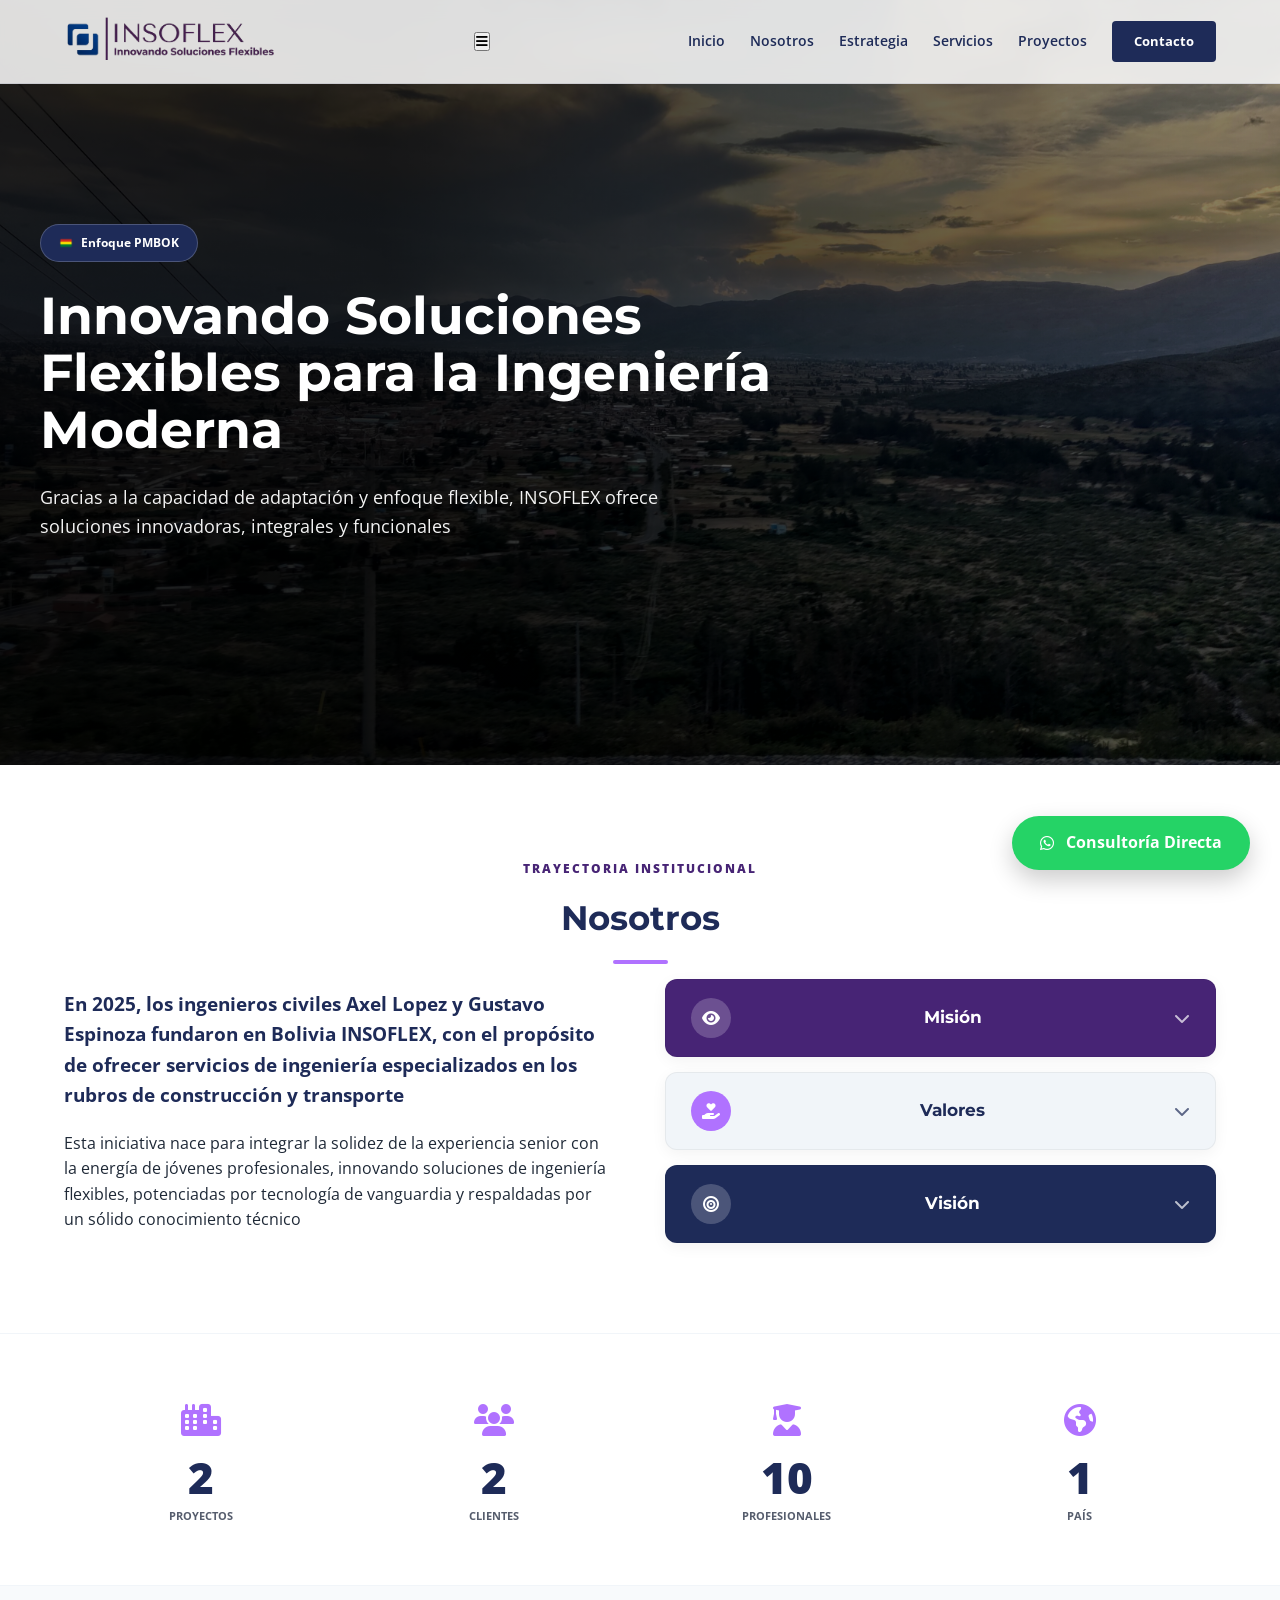
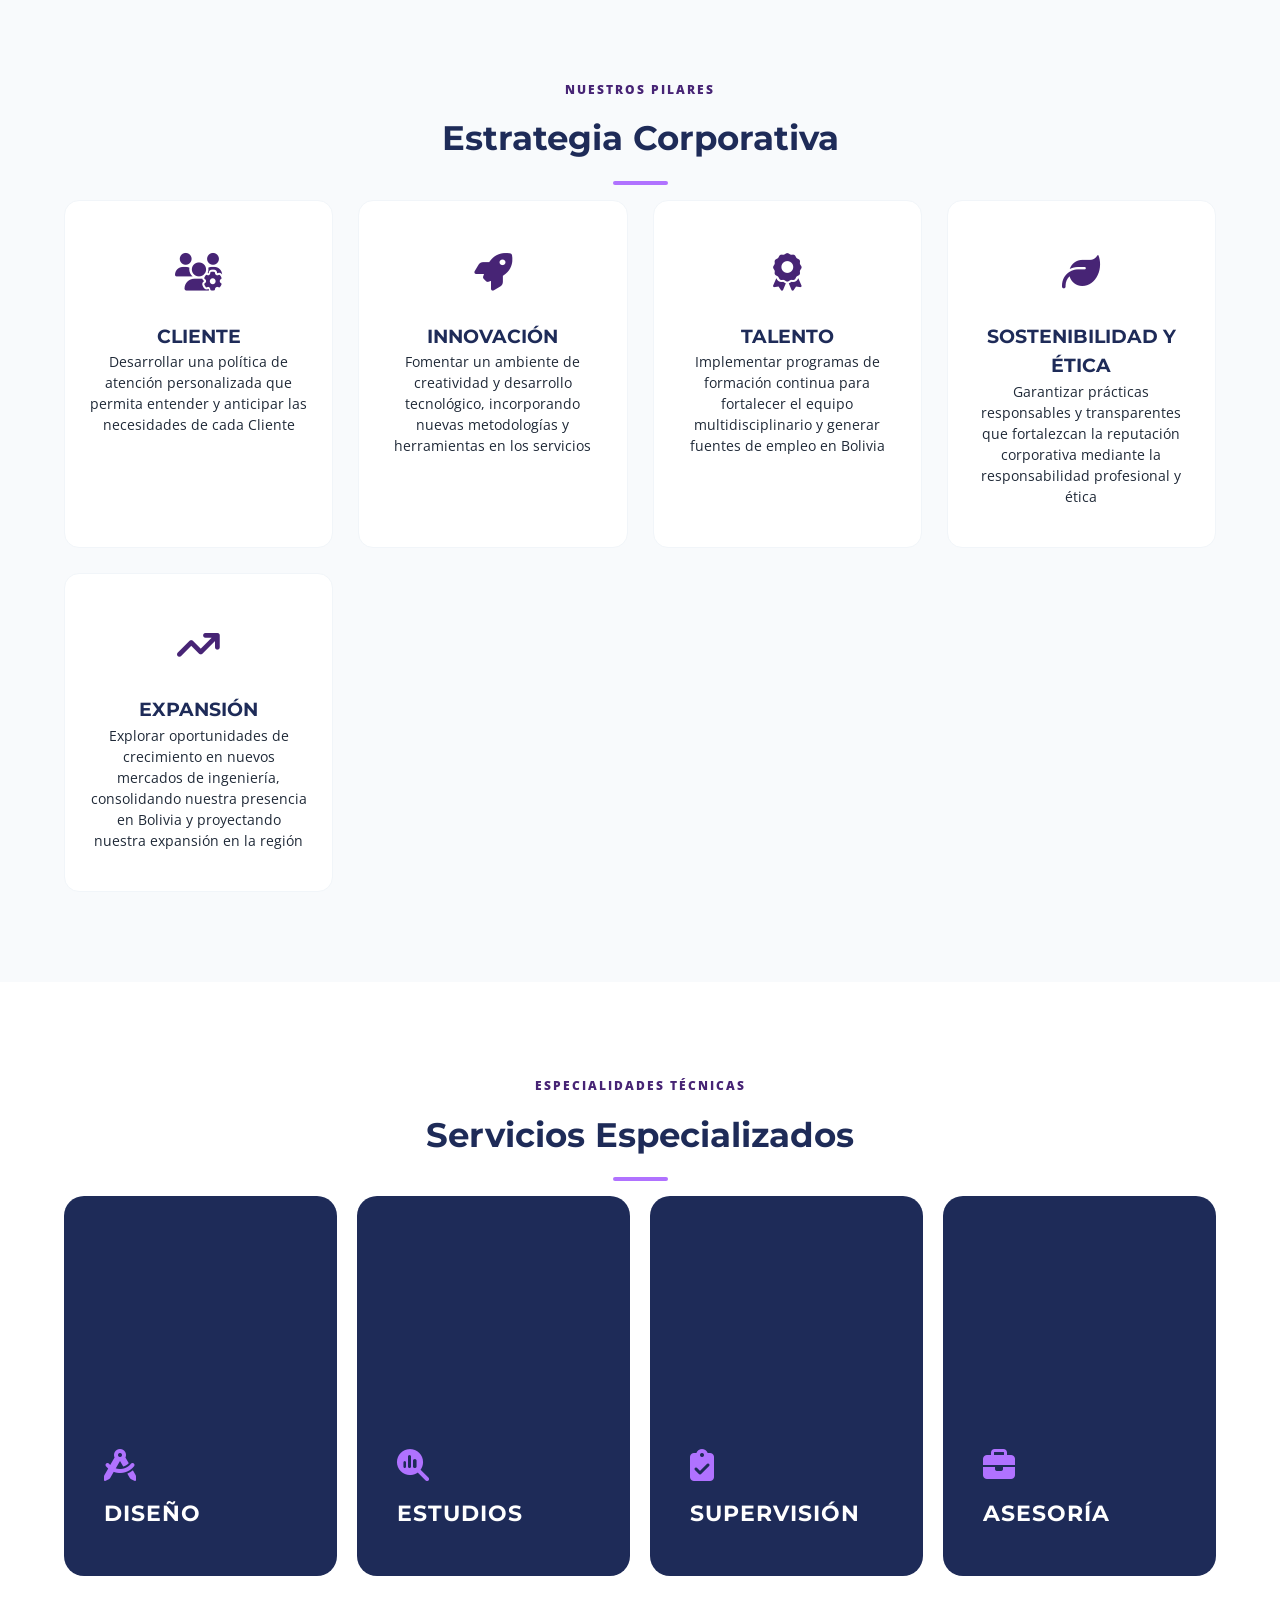
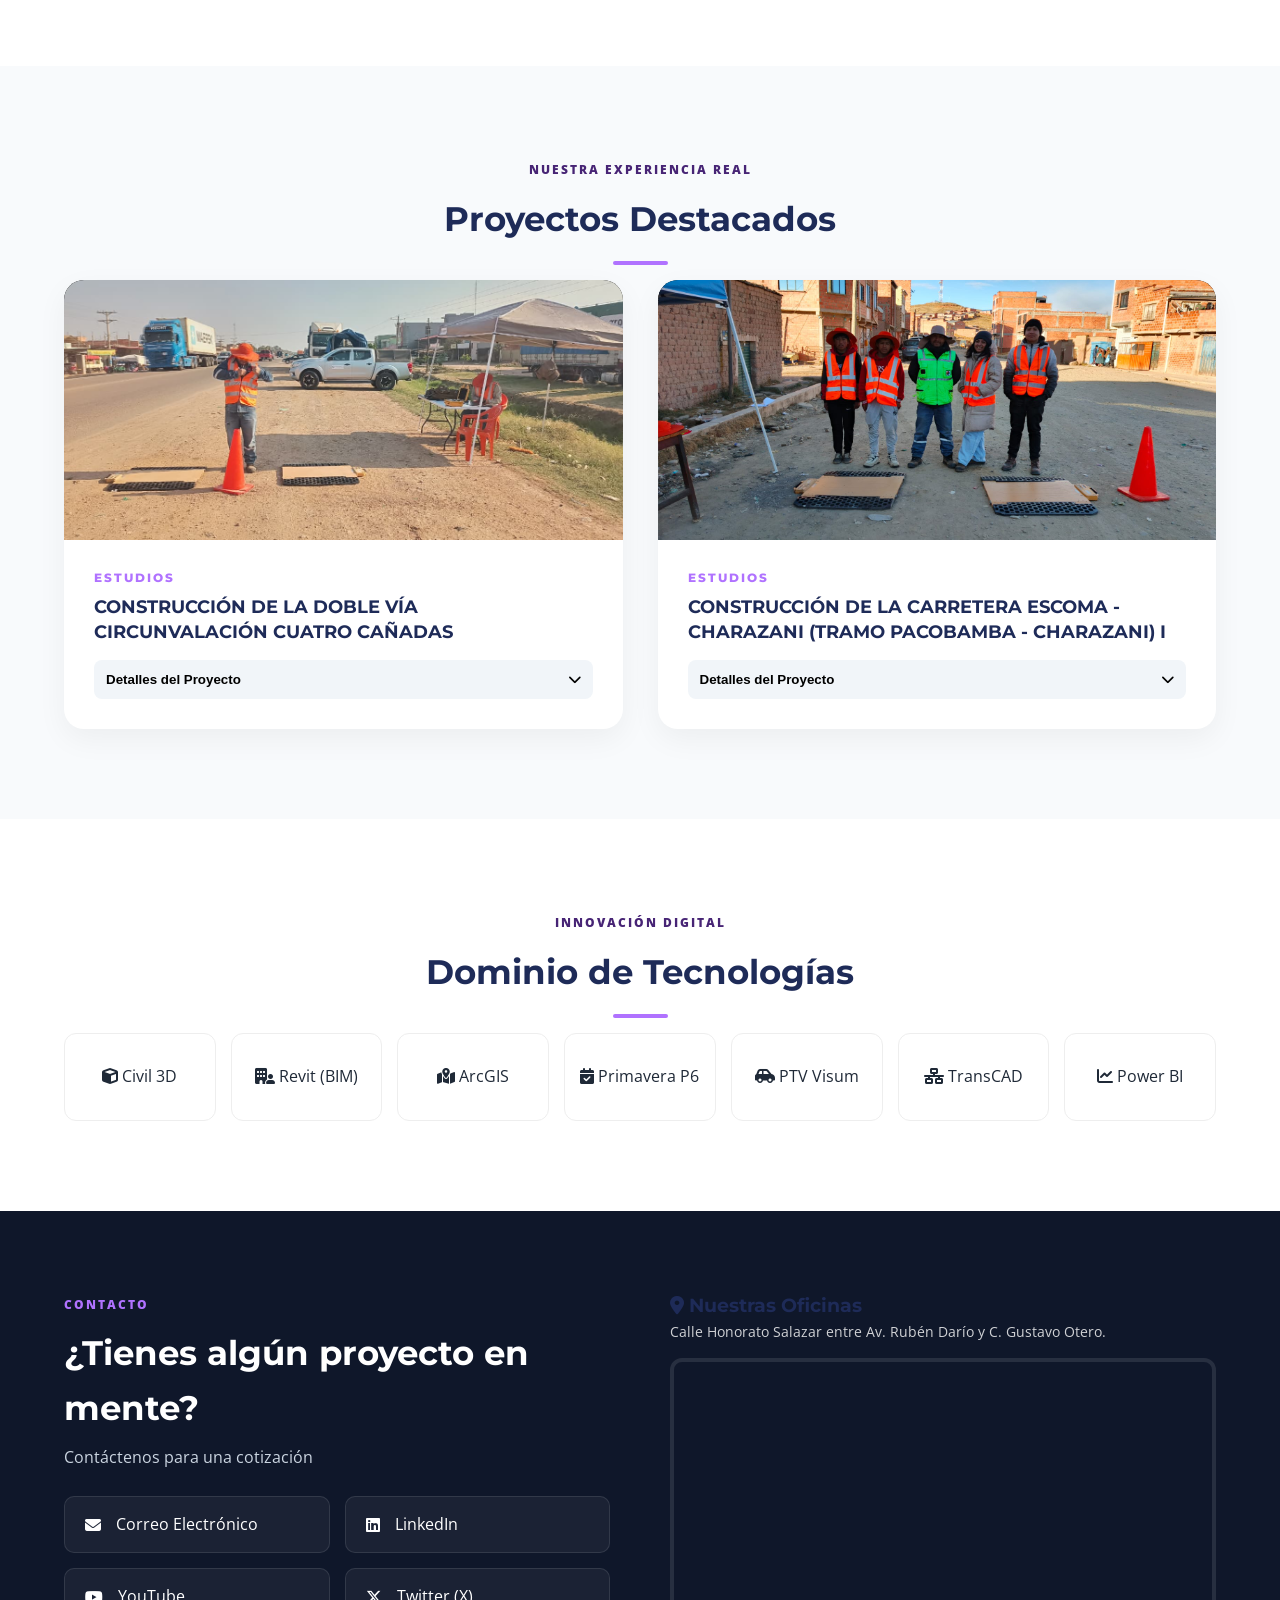
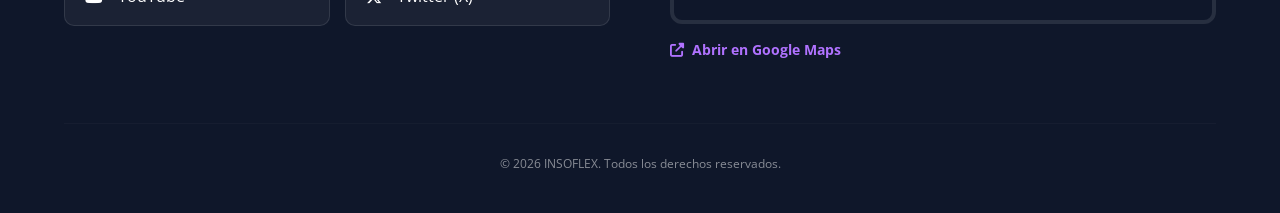
==== index.html @ 121432f9 "Update index.html" ====
<!DOCTYPE html>
<html lang="es">
<head>
    <meta charset="UTF-8">
    <meta name="viewport" content="width=device-width, initial-scale=1.0">
    <title>INSOFLEX | Innovando Soluciones Flexibles</title>
    <link rel="preconnect" href="https://fonts.googleapis.com">
    <link rel="preconnect" href="https://fonts.gstatic.com" crossorigin>
    <link href="https://fonts.googleapis.com/css2?family=Montserrat:wght@600;700;800&family=Open+Sans:wght@400;500;600&display=swap" rel="stylesheet">
    <!-- Font Awesome 6.5.1 para soporte total de iconos -->
    <link rel="stylesheet" href="https://cdnjs.cloudflare.com/ajax/libs/font-awesome/6.5.1/css/all.min.css">
    <link rel="stylesheet" href="style.css">
</head>
<body>

    <nav class="navbar" id="main-nav">
        <div class="container nav-container">
            <a href="#" class="brand-logo">
                <img src="Logo sin fondo.png" alt="INSOFLEX Logo" class="brand-logo-img">
            </a>
           
            <button class="menu-toggle" id="mobile-menu-btn" aria-label="Abrir menú">
                <i class="fa-solid fa-bars"></i>
            </button>

            <div class="nav-menu" id="nav-menu-links">
                <a href="#inicio" class="nav-link">Inicio</a>
                <a href="#nosotros" class="nav-link">Nosotros</a>
                <a href="#estrategia" class="nav-link">Estrategia</a>
                <a href="#servicios" class="nav-link">Servicios</a>
                <a href="#proyectos" class="nav-link">Proyectos</a>
                <a href="#contacto" class="btn-nav-contacto">Contacto</a>
            </div>
        </div>
    </nav>

    <!-- PORTADA -->
    <header class="hero-section" id="inicio">
        <div class="hero-slider-container">
            <div class="hero-slide active" style="background-image: url('P_20240501_174310.jpg');"></div>
            <div class="hero-slide" style="background-image: url('P_20250722_141152.jpg');"></div>
            <div class="hero-slide" style="background-image: url('P_20240419_173513.jpg');"></div>
            <div class="hero-slide" style="background-image: url('P_20240419_093838.jpg');"></div>
            <div class="hero-slide" style="background-image: url('P_20230106_164050.jpg');"></div>
            <div class="hero-slide" style="background-image: url('P_20240509_131327.jpg');"></div>
            <div class="video-overlay"></div>
        </div>

        <div class="container hero-content-wrapper">
            <!-- Badge con tamaño restaurado -->
            <div class="hero-badge-container reveal fade-left">
                <div class="hero-badge">
                    <img src="Bandera.png" alt="Bolivia" class="badge-flag">
                    <span>Enfoque PMBOK</span>
                </div>
            </div>
            <div class="hero-text-content reveal fade-up">
                <h1 class="hero-title">Innovando Soluciones Flexibles para la Ingeniería Moderna</h1>
                <p class="hero-description">
                    Gracias a la capacidad de adaptación y enfoque flexible, INSOFLEX ofrece soluciones innovadoras, integrales y funcionales
                </p>
            </div>
        </div>
    </header>

    <!-- SECCIÓN NOSOTROS -->
    <section class="section-padding" id="nosotros">
        <div class="container">
            <div class="section-title text-center reveal fade-up">
                <span class="upper-title">Trayectoria Institucional</span>
                <h2>Nosotros</h2>
                <div class="title-line"></div>
            </div>
           
            <div class="about-grid">
                <div class="about-main-text reveal fade-right">
                    <p class="lead-text">En 2025, los ingenieros civiles <strong>Axel Lopez y Gustavo Espinoza</strong> fundaron en Bolivia <strong>INSOFLEX</strong>, con el propósito de ofrecer servicios de ingeniería especializados en los rubros de construcción y transporte</p>
                    <p>Esta iniciativa nace para integrar la solidez de la experiencia senior con la energía de jóvenes profesionales, innovando soluciones de ingeniería flexibles, potenciadas por tecnología de vanguardia y respaldadas por un sólido conocimiento técnico</p>
                </div>

                <div class="mvv-sidebar reveal fade-left">
                    <!-- MISIÓN -->
                    <div class="mvv-box card-purple accordion-item">
                        <div class="accordion-header">
                            <div class="mvv-icon-circle-mini"><i class="fa-solid fa-eye"></i></div>
                            <h3>Misión</h3>
                            <i class="fa-solid fa-chevron-down arrow-icon"></i>
                        </div>
                        <div class="accordion-content">
                            <p>Elaborar soluciones de consultoría de alto valor alineados con el objetivo y requerimientos específicos de cada proyecto</p>
                        </div>
                    </div>

                    <!-- VALORES -->
                    <div class="mvv-box card-light-gray accordion-item">
                        <div class="accordion-header">
                            <div class="mvv-icon-circle-mini"><i class="fa-solid fa-hand-holding-heart"></i></div>
                            <h3>Valores</h3>
                            <i class="fa-solid fa-chevron-down arrow-icon"></i>
                        </div>
                        <div class="accordion-content">
                            <ul class="valores-list-simple">
                                <li>Integridad y honestidad</li>
                                <li>Disciplina y responsabilidad</li>
                                <li>Comunicación efectiva</li>
                            </ul>
                        </div>
                    </div>

                    <!-- VISIÓN -->
                    <div class="mvv-box card-blue accordion-item">
                        <div class="accordion-header">
                            <div class="mvv-icon-circle-mini"><i class="fa-solid fa-bullseye"></i></div>
                            <h3>Visión</h3>
                            <i class="fa-solid fa-chevron-down arrow-icon"></i>
                        </div>
                        <div class="accordion-content">
                            <p>Ser una compañía líder en ingeniería, destacada por la innovación en soluciones flexibles que no comprometan la funcionalidad</p>
                        </div>
                    </div>
                </div>
            </div>
        </div>
    </section>

    <!-- INDICADORES CORPORATIVOS -->
    <section class="section-padding indicators-section" id="indicadores">
        <div class="container">
            <div class="indicators-grid">
                <div class="indicator-card reveal fade-up" style="transition-delay: 0.1s;">
                    <div class="indicator-icon"><i class="fa-solid fa-city"></i></div>
                    <div class="indicator-number" data-target="2">0</div>
                    <div class="indicator-label">PROYECTOS</div>
                </div>
                <div class="indicator-card reveal fade-up" style="transition-delay: 0.2s;">
                    <div class="indicator-icon"><i class="fa-solid fa-users"></i></div>
                    <div class="indicator-number" data-target="2">0</div>
                    <div class="indicator-label">CLIENTES</div>
                </div>
                <div class="indicator-card reveal fade-up" style="transition-delay: 0.3s;">
                    <div class="indicator-icon"><i class="fa-solid fa-user-graduate"></i></div>
                    <div class="indicator-number" data-target="10">0</div>
                    <div class="indicator-label">PROFESIONALES</div>
                </div>
                <div class="indicator-card reveal fade-up" style="transition-delay: 0.4s;">
                    <div class="indicator-icon"><i class="fa-solid fa-globe-americas"></i></div>
                    <div class="indicator-number" data-target="1">0</div>
                    <div class="indicator-label">PAÍS</div>
                </div>
            </div>
        </div>
    </section>

    <!-- ESTRATEGIA CORPORATIVA -->
    <section class="section-padding bg-light" id="estrategia">
        <div class="container">
            <div class="section-title text-center reveal fade-up">
                <span class="upper-title">Nuestros Pilares</span>
                <h2>Estrategia Corporativa</h2>
                <div class="title-line"></div>
            </div>
           
            <div class="pilares-grid">
                <div class="pilar-card reveal fade-up" style="transition-delay: 0.1s;">
                    <div class="pilar-icon"><i class="fa-solid fa-users-gear"></i></div>
                    <h3>CLIENTE</h3>
                    <p>Desarrollar una política de atención personalizada que permita entender y anticipar las necesidades de cada Cliente</p>
                </div>
                <div class="pilar-card reveal fade-up" style="transition-delay: 0.2s;">
                    <div class="pilar-icon"><i class="fa-solid fa-rocket"></i></div>
                    <h3>INNOVACIÓN</h3>
                    <p>Fomentar un ambiente de creatividad y desarrollo tecnológico, incorporando nuevas metodologías y herramientas en los servicios</p>
                </div>
                <div class="pilar-card reveal fade-up" style="transition-delay: 0.3s;">
                    <div class="pilar-icon"><i class="fa-solid fa-award"></i></div>
                    <h3>TALENTO</h3>
                    <p>Implementar programas de formación continua para fortalecer el equipo multidisciplinario y generar fuentes de empleo en Bolivia</p>
                </div>
                <div class="pilar-card reveal fade-up" style="transition-delay: 0.4s;">
                    <div class="pilar-icon"><i class="fa-solid fa-leaf"></i></div>
                    <h3>SOSTENIBILIDAD Y ÉTICA</h3>
                    <p>Garantizar prácticas responsables y transparentes que fortalezcan la reputación corporativa mediante la responsabilidad profesional y ética</p>
                </div>
                <div class="pilar-card reveal fade-up" style="transition-delay: 0.5s;">
                    <div class="pilar-icon"><i class="fa-solid fa-arrow-trend-up"></i></div>
                    <h3>EXPANSIÓN</h3>
                    <p>Explorar oportunidades de crecimiento en nuevos mercados de ingeniería, consolidando nuestra presencia en Bolivia y proyectando nuestra expansión en la región</p>
                </div>
            </div>
        </div>
    </section>

    <!-- SERVICIOS -->
    <section class="section-padding" id="servicios">
        <div class="container">
            <div class="section-title text-center reveal fade-up">
                <span class="upper-title">ESPECIALIDADES TÉCNICAS</span>
                <h2>Servicios Especializados</h2>
                <div class="title-line"></div>
            </div>
           
            <div class="services-hover-grid">
                <!-- DISEÑO -->
                <div class="service-hover-item reveal fade-up">
                    <div class="service-bg-img" style="background-image: url('diseño.jpg');"></div>
                    <div class="service-hover-content">
                        <i class="fa-solid fa-compass-drafting"></i>
                        <h3>DISEÑO</h3>
                        <p>Crear soluciones modernas aplicando herramientas y técnicas de vanguardia, con el compromiso de asegurar la funcionalidad y sostenibilidad de cada proyecto</p>
                    </div>
                </div>
                <!-- ESTUDIOS -->
                <div class="service-hover-item reveal fade-up" style="transition-delay: 0.1s;">
                    <div class="service-bg-img" style="background-image: url('estudios.jpg');"></div>
                    <div class="service-hover-content">
                        <i class="fa-solid fa-magnifying-glass-chart"></i>
                        <h3>ESTUDIOS</h3>
                        <p>Formular propuestas de movilidad en función de patrones de oferta y demanda, integrando la evaluación del impacto de infraestructuras, rutas y tecnologías emergentes</p>
                    </div>
                </div>
                <!-- SUPERVISIÓN -->
                <div class="service-hover-item reveal fade-up" style="transition-delay: 0.2s;">
                    <div class="service-bg-img" style="background-image: url('supervisión.jpg');"></div>
                    <div class="service-hover-content">
                        <i class="fa-solid fa-clipboard-check"></i>
                        <h3>SUPERVISIÓN</h3>
                        <p>Ejecutar un control riguroso y sistemático del alcance, cronograma y presupuesto, garantizando una gestión alineada con los objetivos del proyecto</p>
                    </div>
                </div>
                <!-- ASESORÍA -->
                <div class="service-hover-item reveal fade-up" style="transition-delay: 0.3s;">
                    <div class="service-bg-img" style="background-image: url('asesoria.jpg');"></div>
                    <div class="service-hover-content">
                        <i class="fa-solid fa-briefcase"></i>
                        <h3>ASESORÍA</h3>
                        <p>Brindar asesoramiento estratégico fundamentado en las mejores prácticas del sector y en la sólida experiencia del equipo profesional altamente calificado</p>
                    </div>
                </div>
            </div>
        </div>
    </section>

    <!-- PROYECTOS -->
    <section class="section-padding bg-light" id="proyectos">
        <div class="container">
            <div class="section-title text-center reveal fade-up">
                <span class="upper-title">Nuestra Experiencia Real</span>
                <h2>Proyectos Destacados</h2>
                <div class="title-line"></div>
            </div>
            <div class="proyectos-grid">
                <div class="proyecto-card reveal fade-up">
                    <div class="proyecto-img-container">
                        <div class="proyecto-slide active" style="background-image: url('Cuatro%20Ca%C3%B1adas.jpg');"></div>
                    </div>
                    <div class="proyecto-info">
                        <h3><span class="proyecto-type">ESTUDIOS</span>CONSTRUCCIÓN DE LA DOBLE VÍA CIRCUNVALACIÓN CUATRO CAÑADAS</h3>
                        <button class="btn-lecciones" onclick="toggleLecciones('leccion1')">Detalles del Proyecto <i class="fa-solid fa-chevron-down"></i></button>
                        <div id="leccion1" class="lecciones-content">
                            <ul>
                                <li><strong>Ubicación:</strong> Santa Cruz (Cuatro Cañadas) Bolivia</li>
                                <li><strong>Objetivo:</strong> Censo de cargas</li>
                                <li><strong>Contratante:</strong> Somera SRL</li>
                                <li><strong>Año:</strong> Octubre 2025</li>
                            </ul>
                        </div>
                    </div>
                </div>
                <div class="proyecto-card reveal fade-up" style="transition-delay: 0.2s;">
                    <div class="proyecto-img-container">
                        <div class="proyecto-slide active" style="background-image: url('Pacobamba.jpg');"></div>
                    </div>
                    <div class="proyecto-info">
                        <h3><span class="proyecto-type">ESTUDIOS</span>CONSTRUCCIÓN DE LA CARRETERA ESCOMA - CHARAZANI (TRAMO PACOBAMBA - CHARAZANI) I</h3>
                        <button class="btn-lecciones" onclick="toggleLecciones('leccion2')">Detalles del Proyecto <i class="fa-solid fa-chevron-down"></i></button>
                        <div id="leccion2" class="lecciones-content">
                            <ul>
                                <li><strong>Ubicación:</strong> La Paz (Pacobamba) - Bolivia</li>
                                <li><strong>Objetivo:</strong> Estudio de Tráfico y Transporte</li>
                                <li><strong>Contratante:</strong> kunhwa & Saman</li>
                                <li><strong>Año:</strong> Julio 2025</li>
                            </ul>
                        </div>
                    </div>
                </div>
            </div>
        </div>
    </section>

    <!-- TECNOLOGÍAS -->
    <section class="section-padding" id="tecnologias">
        <div class="container">
            <div class="section-title text-center reveal fade-up">
                <span class="upper-title">Innovación Digital</span>
                <h2>Dominio de Tecnologías</h2>
                <div class="title-line"></div>
            </div>
            <div class="tech-modern-grid reveal fade-up">
                <div class="tech-card">
                    <i class="fa-solid fa-cube"></i>
                    <span>Civil 3D</span>
                </div>
                <div class="tech-card">
                    <i class="fa-solid fa-building-user"></i>
                    <span>Revit (BIM)</span>
                </div>
                <div class="tech-card">
                    <i class="fa-solid fa-map-location-dot"></i>
                    <span>ArcGIS</span>
                </div>
                <div class="tech-card">
                    <i class="fa-solid fa-calendar-check"></i>
                    <span>Primavera P6</span>
                </div>
                <div class="tech-card">
                    <i class="fa-solid fa-car-side"></i>
                    <span>PTV Visum</span>
                </div>
                <div class="tech-card">
                    <i class="fa-solid fa-network-wired"></i>
                    <span>TransCAD</span>
                </div>
                <div class="tech-card">
                    <i class="fa-solid fa-chart-line"></i>
                    <span>Power BI</span>
                </div>
            </div>
        </div>
    </section>

    <!-- SECCIÓN DE CONTACTO RESTAURADA -->
    <footer class="main-footer" id="contacto">
        <div class="container">
            <div class="contacto-wrapper reveal fade-up">
                <div class="contacto-info">
                    <div class="section-title">
                        <span class="upper-title" style="color: var(--brand-lila);">Contacto</span>
                        <h2 style="color: white;">¿Tienes algún proyecto en mente?</h2>
                        <p class="subtitle" style="color: #cbd5e1; margin-top: 10px;">Contáctenos para una cotización</p>
                    </div>
                    
                    <div class="social-contact-list">
                        <a href="mailto:aflopez@insoflex-bo.com" class="social-contact-item">
                            <i class="fa-solid fa-envelope"></i>
                            <span>Correo Electrónico</span>
                        </a>
                        <a href="#" class="social-contact-item">
                            <i class="fa-brands fa-linkedin"></i>
                            <span>LinkedIn</span>
                        </a>
                        <a href="#" class="social-contact-item">
                            <i class="fa-brands fa-youtube"></i>
                            <span>YouTube</span>
                        </a>
                        <a href="#" class="social-contact-item">
                            <i class="fa-brands fa-x-twitter"></i>
                            <span>Twitter (X)</span>
                        </a>
                    </div>
                </div>

                <div class="contacto-map">
                    <h3><i class="fa-solid fa-location-dot"></i> Nuestras Oficinas</h3>
                    <p style="margin-bottom: 15px; font-size: 14px; opacity: 0.8;">Calle Honorato Salazar entre Av. Rubén Darío y C. Gustavo Otero.</p>
                    <div class="map-container">
                        <iframe src="https://www.google.com/maps/embed?pb=!1m17!1m12!1m3!1d3807.50280806444!2d-66.14761!3d-17.43567!2m3!1f0!2f0!3f0!3m2!1i1024!2i768!4f13.1!3m2!1m1!2zMTfCsDI2JzA4LjQiUyA2NsKwMDgnNTEuNCJX!5e0!3m2!1ses!2sbo!4v1715456789012!5m2!1ses!2sbo" width="100%" height="250" style="border:0; border-radius: 10px;" allowfullscreen="" loading="lazy"></iframe>
                    </div>
                    <a href="https://maps.app.goo.gl/o1X6y7Hh6Zk8x8Y7" target="_blank" class="btn-maps-link">
                        <i class="fa-solid fa-up-right-from-square"></i> Abrir en Google Maps
                    </a>
                </div>
            </div>
            
            <div class="footer-bottom">
                <p>© 2026 INSOFLEX. Todos los derechos reservados.</p>
            </div>
        </div>
    </footer>

    <a href="https://wa.me/59164226262" class="whatsapp-sticky-btn" target="_blank">
        <i class="fa-brands fa-whatsapp"></i>
        <span>Consultoría Directa</span>
    </a>

    <script>
        // Script unificado y corregido
        const menuToggle = document.getElementById('mobile-menu-btn');
        const navMenu = document.getElementById('nav-menu-links');
        menuToggle.addEventListener('click', () => navMenu.classList.toggle('active'));

        // Slider
        const slides = document.querySelectorAll('.hero-slide');
        let currentSlideIndex = 0;
        if(slides.length > 0) {
            setInterval(() => {
                slides[currentSlideIndex].classList.remove('active');
                currentSlideIndex = (currentSlideIndex + 1) % slides.length;
                slides[currentSlideIndex].classList.add('active');
            }, 5000);
        }

        // Sliders de Proyectos Individuales
        document.querySelectorAll('.proyecto-img-container').forEach(container => {
            const pSlides = container.querySelectorAll('.proyecto-slide');
            let pIndex = 0;
            if(pSlides.length > 1) {
                setInterval(() => {
                    pSlides[pIndex].classList.remove('active');
                    pIndex = (pIndex + 1) % pSlides.length;
                    pSlides[pIndex].classList.add('active');
                }, 4000); // Cambio cada 4 segundos
            }
        });

        // Accordion functionality for MVV
        document.querySelectorAll('.accordion-item').forEach(item => {
            item.addEventListener('click', () => item.classList.toggle('is-open'));
        });

        function toggleLecciones(id) {
            const content = document.getElementById(id);
            content.classList.toggle('is-open');
        }

        // Reveal system
        const revealObserver = new IntersectionObserver((entries) => {
            entries.forEach(entry => {
                if (entry.isIntersecting) {
                    entry.target.classList.add('active');
                }
            });
        }, { threshold: 0.1 });
        document.querySelectorAll('.reveal').forEach(el => revealObserver.observe(el));

        // Stats
        const statsObserver = new IntersectionObserver((entries, observer) => {
            entries.forEach(entry => {
                if (entry.isIntersecting) {
                    entry.target.querySelectorAll('.indicator-number').forEach(counter => {
                        const target = +counter.getAttribute('data-target');
                        let count = 0;
                        const updateCount = () => {
                            const speed = target / 30;
                            if (count < target) {
                                count += speed;
                                counter.innerText = Math.ceil(count);
                                requestAnimationFrame(updateCount);
                            } else counter.innerText = target;
                        };
                        updateCount();
                    });
                    observer.unobserve(entry.target);
                }
            });
        }, { threshold: 0.5 });
        const statSection = document.querySelector('.indicators-section');
        if(statSection) statsObserver.observe(statSection);

        window.addEventListener('scroll', () => {
            const nav = document.getElementById('main-nav');
            if (window.scrollY > 50) nav.classList.add('scrolled');
            else nav.classList.remove('scrolled');
        });
    </script>
</body>
</html>
---- style.css ----
/* ==========================================================================
   INSOFLEX FINAL - AJUSTES DE CONTACTO Y SELLOS
   ========================================================================== */

:root {
    --brand-blue: #1E2B58;      
    --brand-purple: #472475;    
    --brand-lila: #B072FF;      
    --text-main: #1F2937;        
    --text-muted: #565D6D;      
    --bg-light: #F8FAFC;        
    --white: #FFFFFF;
    --font-header: 'Montserrat', sans-serif;
    --font-body: 'Open Sans', sans-serif;
    --transition: all 0.4s cubic-bezier(0.165, 0.84, 0.44, 1);
}

/* BASE */
* { margin: 0; padding: 0; box-sizing: border-box; }
html { scroll-behavior: smooth; overflow-x: hidden; }
body { font-family: var(--font-body); color: var(--text-main); line-height: 1.6; background-color: var(--white); overflow-x: hidden; }
.container { width: 90%; max-width: 1200px; margin: 0 auto; }
.section-padding { padding: 90px 0; }
.bg-light { background-color: var(--bg-light); }
.text-center { text-align: center; }

h1, h2, h3, h4 { font-family: var(--font-header); font-weight: 700; color: var(--brand-blue); }

/* REVEAL SYSTEM */
.reveal { opacity: 0; transition: all 0.8s ease-out; pointer-events: none; }
.reveal.active { opacity: 1; pointer-events: auto; }
.fade-up { transform: translateY(30px); }
.fade-up.active { transform: translateY(0); }
.fade-left { transform: translateX(-30px); }
.fade-left.active { transform: translateX(0); }
.fade-right { transform: translateX(30px); }
.fade-right.active { transform: translateX(0); }

/* NAVBAR */
.navbar {
    background: rgba(255, 255, 255, 0.85);
    backdrop-filter: blur(10px);
    -webkit-backdrop-filter: blur(10px);
    position: fixed; top: 0; width: 100%; z-index: 1000;
    padding: 15px 0; border-bottom: 1px solid rgba(30, 43, 88, 0.1);
    transition: var(--transition);
}
.navbar.scrolled { padding: 8px 0; box-shadow: 0 10px 30px rgba(0,0,0,0.08); background: rgba(255, 255, 255, 0.95); }
.nav-container { display: flex; justify-content: space-between; align-items: center; }
.brand-logo-img { height: 45px; }
.nav-menu { display: flex; align-items: center; gap: 25px; }
.nav-link { position: relative; text-decoration: none; color: var(--brand-blue); font-weight: 600; font-size: 14px; transition: var(--transition); padding: 5px 0; }
.nav-link::after { content: ''; position: absolute; width: 0; height: 2px; bottom: 0; left: 0; background-color: var(--brand-lila); transition: width 0.3s ease; }
.nav-link:hover::after { width: 100%; }
.btn-nav-contacto { background: var(--brand-blue); color: white; padding: 10px 22px; border-radius: 4px; text-decoration: none; font-weight: 700; font-size: 13px; transition: var(--transition); }

/* HERO */
.hero-section { position: relative; height: 85vh; min-height: 550px; display: flex; align-items: center; color: white; overflow: hidden; background: #000; }
.hero-slider-container { position: absolute; top: 0; left: 0; width: 100%; height: 100%; }
.hero-slide { position: absolute; top: 0; left: 0; width: 100%; height: 100%; background-size: cover; background-position: center; opacity: 0; transition: opacity 1.5s ease-in-out; }
.hero-slide.active { opacity: 0.55; }
.video-overlay { position: absolute; top: 0; left: 0; width: 100%; height: 100%; background: linear-gradient(to right, rgba(0,0,0,0.7) 30%, transparent 100%); }

.hero-content-wrapper { position: relative; z-index: 10; width: 100%; display: flex; flex-direction: column; align-items: flex-start; }

/* BADGE PMBOK RESTAURADO */
.hero-badge { 
    display: inline-flex; align-items: center; gap: 8px; 
    background: var(--brand-blue); padding: 8px 18px; 
    border-radius: 30px; font-size: 12px; margin-bottom: 25px; 
    border: 1px solid rgba(255,255,255,0.2); 
    color: white; font-weight: 700;
}
.badge-flag { height: 14px; }
.hero-title { font-size: 52px; line-height: 1.1; margin-bottom: 25px; max-width: 850px; color: #FFFFFF !important; }
.hero-description { font-size: 18px; max-width: 650px; opacity: 0.95; color: #FFFFFF; }

/* TÍTULOS SECCIÓN */
.section-title h2 { font-size: 34px; margin-top: 10px; }
.title-line { width: 55px; height: 4px; background: var(--brand-lila); margin: 15px auto; border-radius: 5px; }
.upper-title { font-size: 12px; font-weight: 800; text-transform: uppercase; color: var(--brand-purple); letter-spacing: 2px; }

/* NOSOTROS GRID */
.about-grid { display: grid; grid-template-columns: 1fr 1fr; gap: 50px; align-items: center; }
.lead-text { font-size: 19px; font-weight: 700; color: var(--brand-blue); margin-bottom: 20px; }

/* MVV SIDEBAR & ACCORDION */
.mvv-sidebar { display: flex; flex-direction: column; gap: 15px; }
.mvv-box { 
    padding: 18px 25px; border-radius: 12px; cursor: pointer; 
    transition: var(--transition); border: 1px solid rgba(0,0,0,0.05); 
    box-shadow: 0 4px 15px rgba(0,0,0,0.05);
}
.mvv-box:hover { transform: scale(1.02); }
.accordion-header { display: flex; align-items: center; justify-content: space-between; }
.accordion-header h3 { font-size: 17px; margin: 0; display: flex; align-items: center; gap: 12px; }
.mvv-icon-circle-mini { 
    width: 40px; height: 40px; background: rgba(255,255,255,0.2); 
    border-radius: 50%; display: flex; align-items: center; justify-content: center; 
    font-size: 16px;
}
.card-light-gray .mvv-icon-circle-mini { background: var(--brand-lila); color: white; }
.arrow-icon { transition: 0.3s ease; opacity: 0.7; }
.is-open .arrow-icon { transform: rotate(180deg); }
.accordion-content { max-height: 0; overflow: hidden; transition: 0.4s cubic-bezier(0.4, 0, 0.2, 1); opacity: 0; }
.is-open .accordion-content { max-height: 200px; opacity: 1; margin-top: 15px; padding-bottom: 10px; }

.card-purple { background: var(--brand-purple); color: white; }
.card-purple h3 { color: white; }
.card-blue { background: var(--brand-blue); color: white; }
.card-blue h3 { color: white; }
.card-light-gray { background: #F1F5F9; color: var(--brand-blue); }

.valores-list-simple { list-style: none; padding-left: 52px; }
.valores-list-simple li { font-size: 14px; margin-bottom: 6px; font-weight: 600; position: relative; }
.valores-list-simple li::before { content: "✓"; color: var(--brand-lila); position: absolute; left: -20px; font-weight: 900; }

/* INDICADORES */
.indicators-section { background: var(--white); padding: 60px 0; border-top: 1px solid #f1f5f9; border-bottom: 1px solid #f1f5f9; }
.indicators-grid { display: grid; grid-template-columns: repeat(4, 1fr); gap: 20px; }
.indicator-card { text-align: center; }
.indicator-icon { font-size: 32px; color: var(--brand-lila); margin-bottom: 10px; }
.indicator-number { font-size: 44px; font-weight: 800; color: var(--brand-blue); line-height: 1; margin-bottom: 8px; }
.indicator-label { font-size: 11px; font-weight: 700; color: var(--text-muted); text-transform: uppercase; }

/* PILARES */
.pilares-grid { display: grid; grid-template-columns: repeat(auto-fit, minmax(220px, 1fr)); gap: 25px; }
.pilar-card { background: white; padding: 40px 25px; border-radius: 15px; text-align: center; border: 1px solid #f1f5f9; transition: var(--transition); display: flex; flex-direction: column; height: 100%; }
.pilar-card:hover { transform: translateY(-10px); border-color: var(--brand-lila); box-shadow: 0 20px 40px rgba(30, 43, 88, 0.1); }
.pilar-icon { font-size: 38px; color: var(--brand-purple); margin-bottom: 20px; }
.pilar-card p { font-size: 14px; line-height: 1.5; }

/* SERVICIOS */
.services-hover-grid { display: grid; grid-template-columns: repeat(4, 1fr); gap: 20px; }
.service-hover-item { position: relative; height: 380px; border-radius: 20px; overflow: hidden; display: flex; align-items: flex-end; padding: 40px; background: var(--brand-blue); }
.service-bg-img { position: absolute; top: 0; left: 0; width: 100%; height: 100%; background-size: cover; background-position: center; opacity: 0.35; transition: 0.5s ease; }
.service-hover-item:hover .service-bg-img { opacity: 0.45; transform: scale(1.08); filter: blur(2px); }
.service-hover-content { position: relative; z-index: 2; color: white; }
.service-hover-content i { font-size: 32px; color: var(--brand-lila); margin-bottom: 15px; display: block; transition: var(--transition); }
.service-hover-content h3 { color: white; font-size: 22px; margin-bottom: 5px; text-transform: uppercase; letter-spacing: 1px; transition: var(--transition); }

/* Animación de información al hacer hover */
.service-hover-content p { font-size: 14px; line-height: 1.5; max-height: 0; opacity: 0; transition: var(--transition); overflow: hidden; }
.service-hover-item:hover .service-hover-content p { max-height: 250px; opacity: 1; margin-top: 10px; }
.service-hover-item:hover .service-hover-content i { transform: translateY(-5px); }
.service-hover-item:hover .service-hover-content h3 { color: var(--brand-lila); }

/* PROYECTOS */
.proyectos-grid { display: grid; grid-template-columns: repeat(auto-fit, minmax(320px, 1fr)); gap: 35px; }
.proyecto-card { background: white; border-radius: 20px; overflow: hidden; box-shadow: 0 10px 30px rgba(0,0,0,0.05); transition: var(--transition); }
.proyecto-img-container { height: 260px; position: relative; overflow: hidden; background: #000; }
.proyecto-slide { position: absolute; top: 0; left: 0; width: 100%; height: 100%; background-size: cover; background-position: center; opacity: 0; transition: opacity 1s ease-in-out; }
.proyecto-slide.active { opacity: 1; }

.proyecto-info { padding: 30px; }
.proyecto-info h3 { font-size: 18px; line-height: 1.4; }
.proyecto-type { 
    display: block; 
    font-size: 12px; 
    color: var(--brand-lila); 
    font-weight: 800; 
    letter-spacing: 2px; 
    margin-bottom: 8px; 
}
.btn-lecciones { background: #F1F5F9; border: none; padding: 12px; border-radius: 8px; font-weight: 700; cursor: pointer; width: 100%; display: flex; justify-content: space-between; align-items: center; margin-top: 15px; }
.lecciones-content { max-height: 0; overflow: hidden; transition: 0.4s ease; background: #fafbff; }
.lecciones-content.is-open { max-height: 250px; padding: 15px; border-top: 2px solid var(--brand-lila); margin-top: 5px; }

/* TECNOLOGÍAS */
.tech-modern-grid { display: grid; grid-template-columns: repeat(auto-fit, minmax(130px, 1fr)); gap: 15px; }
.tech-card { background: white; padding: 30px 10px; border-radius: 12px; border: 1px solid #eee; text-align: center; transition: var(--transition); }
.tech-card:hover { transform: translateY(-5px); background: var(--brand-blue); }
.tech-card:hover i, .tech-card:hover span { color: white; }

/* CONTACTO (RESTAURADO) */
.main-footer { background: #0F172A; color: white; padding: 80px 0 40px; }
.contacto-wrapper { display: grid; grid-template-columns: 1fr 1fr; gap: 60px; }
.social-contact-list { display: grid; grid-template-columns: 1fr 1fr; gap: 15px; margin-top: 25px; }
.social-contact-item { background: rgba(255,255,255,0.05); padding: 15px 20px; border-radius: 10px; color: white; text-decoration: none; display: flex; align-items: center; gap: 15px; transition: var(--transition); border: 1px solid rgba(255,255,255,0.1); }
.social-contact-item:hover { background: var(--brand-lila); border-color: var(--brand-lila); transform: translateX(8px); }
.btn-maps-link { display: inline-flex; align-items: center; gap: 8px; margin-top: 15px; color: var(--brand-lila); text-decoration: none; font-weight: 700; font-size: 14px; }
.map-container { border: 4px solid rgba(255,255,255,0.1); border-radius: 12px; overflow: hidden; margin-top: 10px; }
.footer-bottom { border-top: 1px solid rgba(255,255,255,0.05); margin-top: 60px; padding-top: 30px; text-align: center; font-size: 12px; opacity: 0.5; }

/* WHATSAPP */
.whatsapp-sticky-btn { position: fixed; bottom: 30px; right: 30px; background: #25D366; color: white; padding: 14px 28px; border-radius: 50px; text-decoration: none; font-weight: 700; display: flex; align-items: center; gap: 12px; z-index: 1000; box-shadow: 0 10px 25px rgba(0,0,0,0.2); }

/* RESPONSIVE */
@media (max-width: 992px) {
    .hero-title { font-size: 40px; }
    .about-grid, .contacto-wrapper { grid-template-columns: 1fr; }
    .services-hover-grid { grid-template-columns: repeat(2, 1fr); }
    .indicators-grid { grid-template-columns: repeat(2, 1fr); }
}
@media (max-width: 768px) {
    .menu-toggle { display: block; background: none; border: none; font-size: 26px; color: var(--brand-blue); cursor: pointer; }
    .nav-menu { display: none; position: absolute; top: 100%; left: 0; width: 100%; background: white; flex-direction: column; padding: 30px; box-shadow: 0 10px 20px rgba(0,0,0,0.1); }
    .nav-menu.active { display: flex; }
    .hero-title { font-size: 30px; }
    .hero-section { height: auto; padding: 130px 0 90px; }
    .whatsapp-sticky-btn span { display: none; }
    .mvv-grid { grid-template-columns: 1fr; }
    .services-hover-grid { grid-template-columns: 1fr; }
}
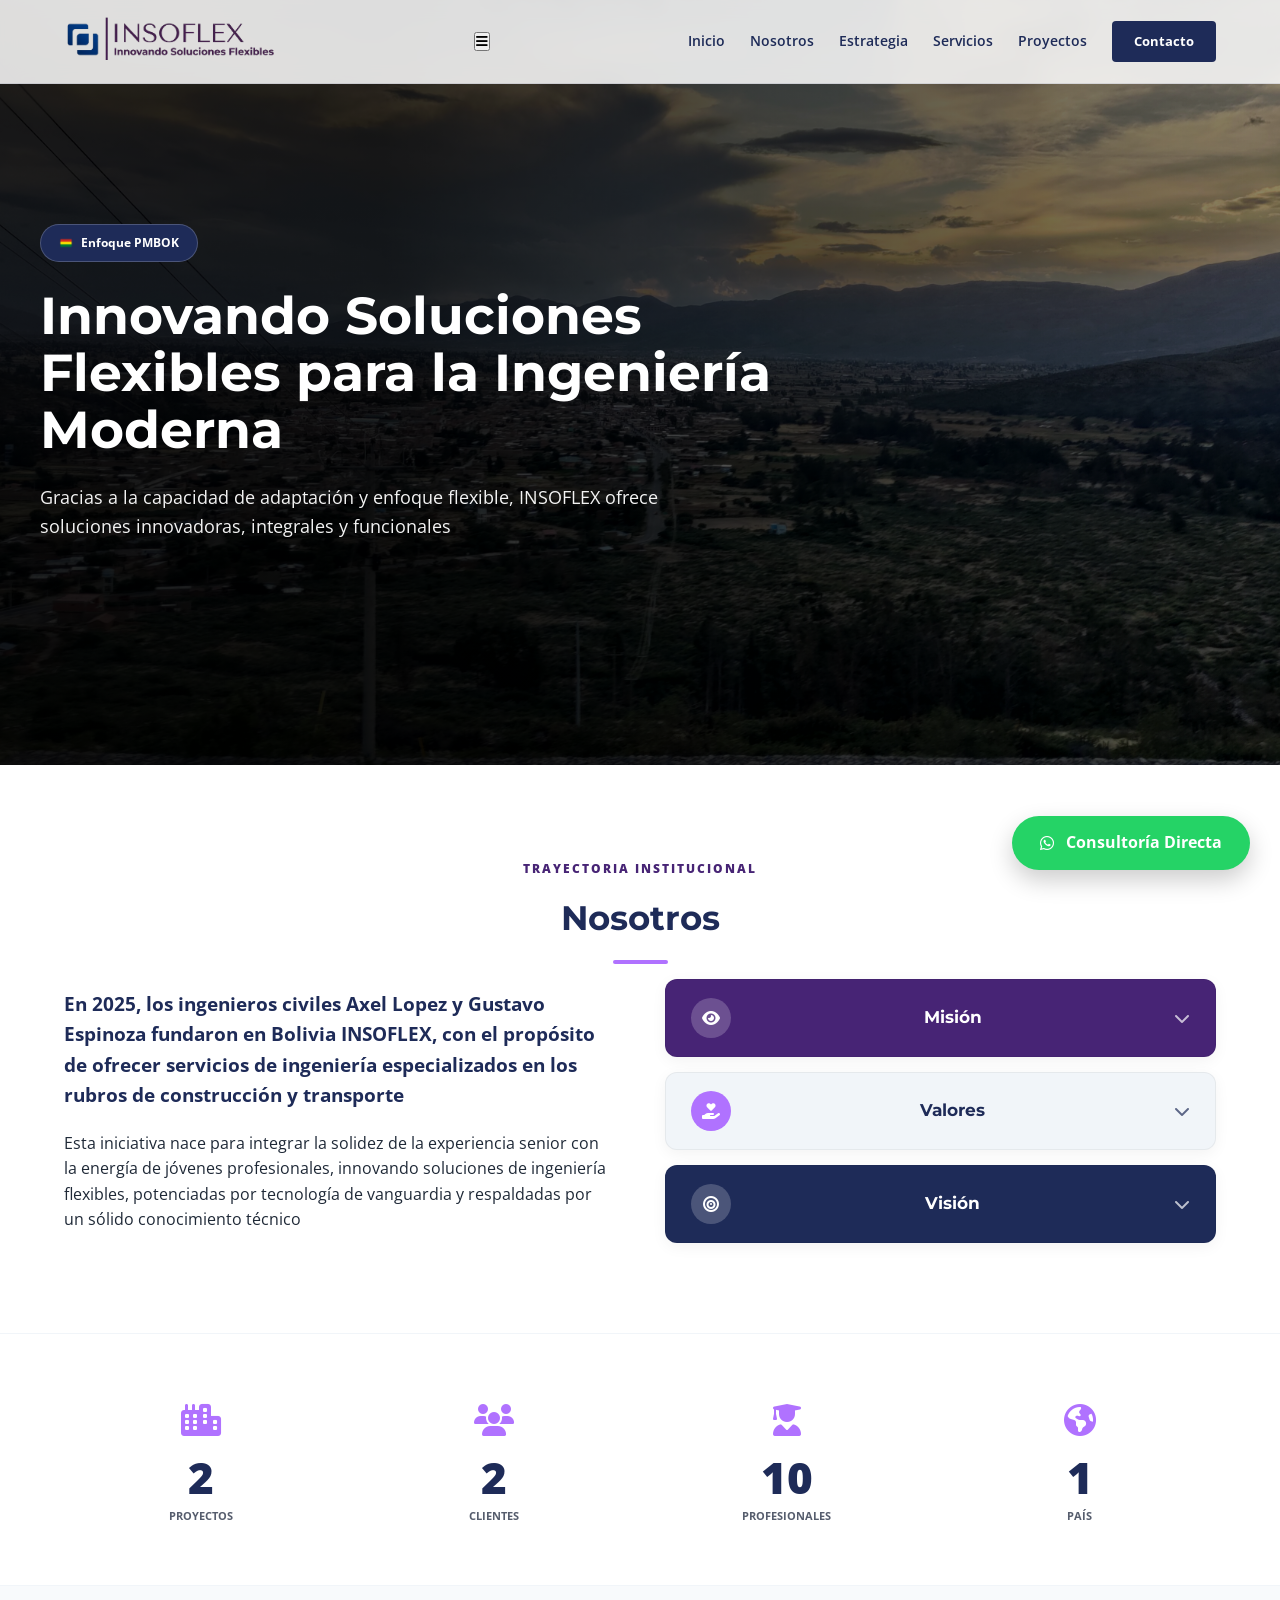
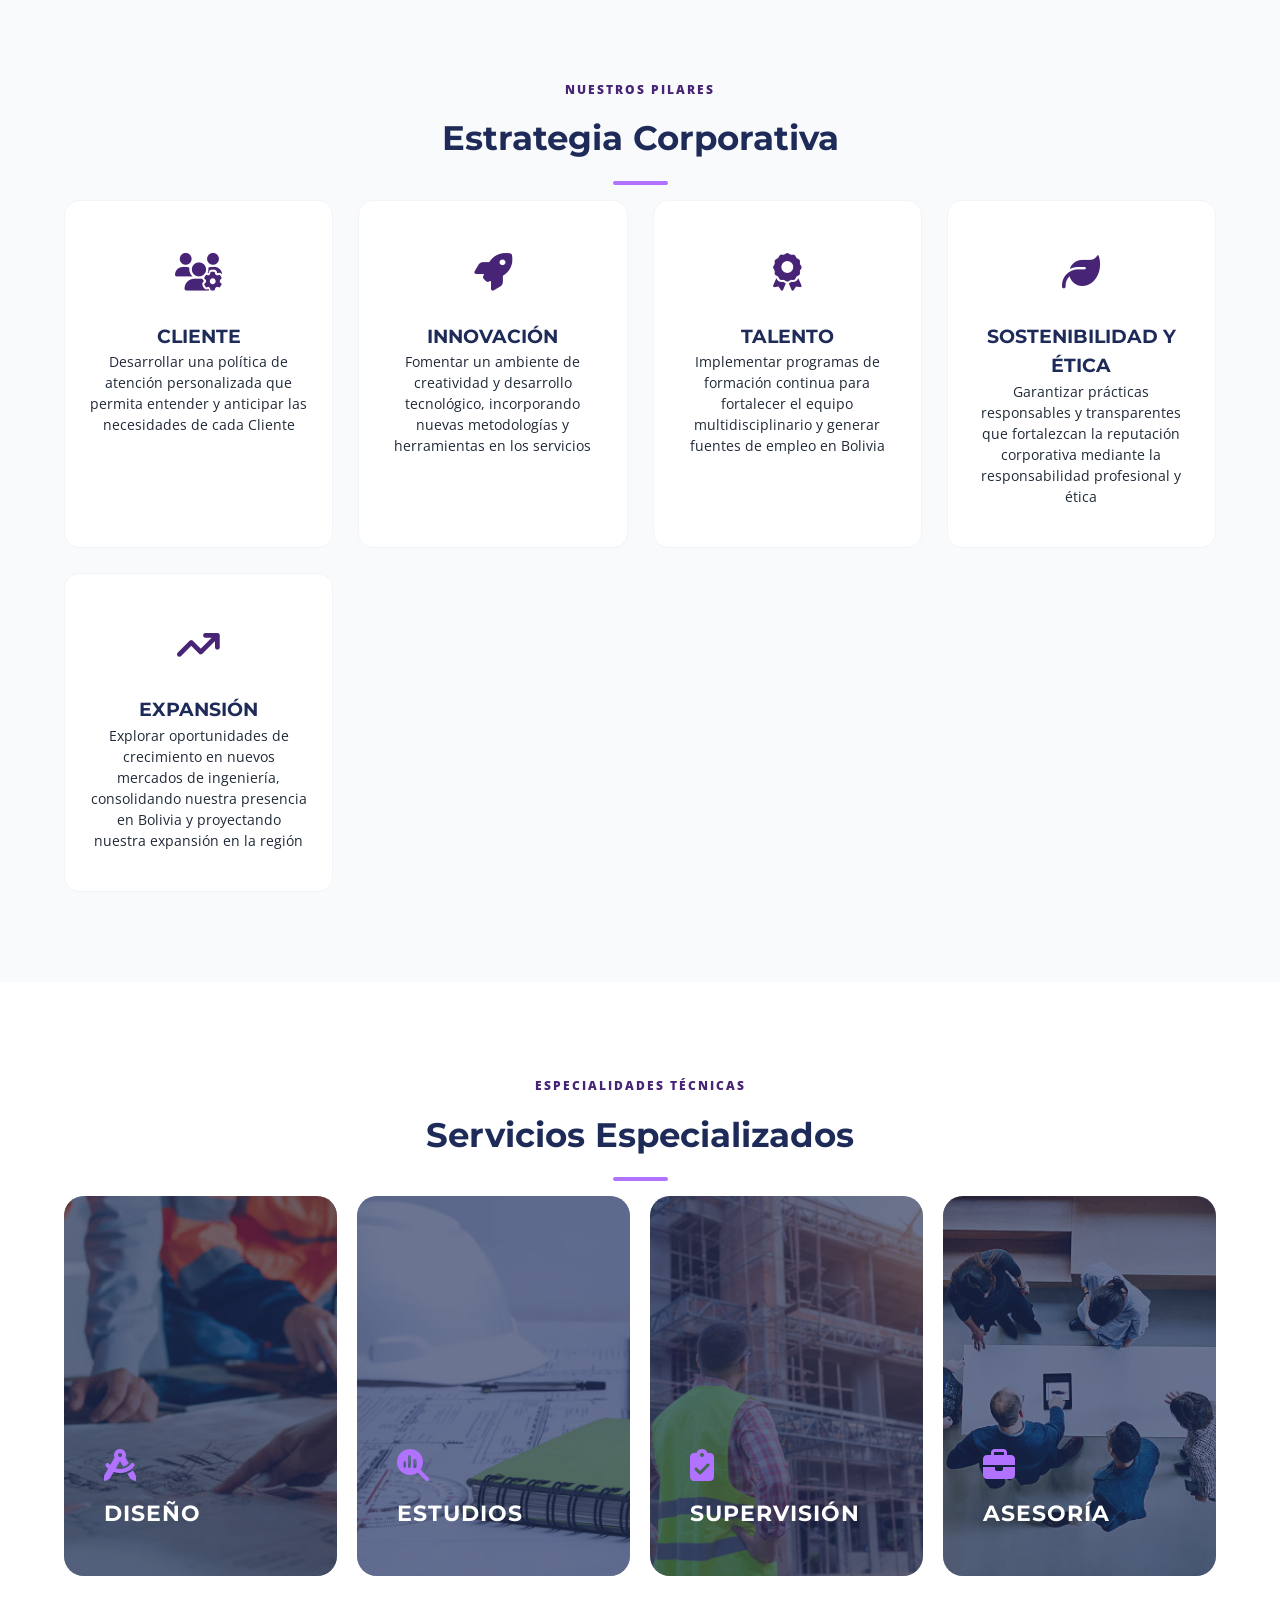
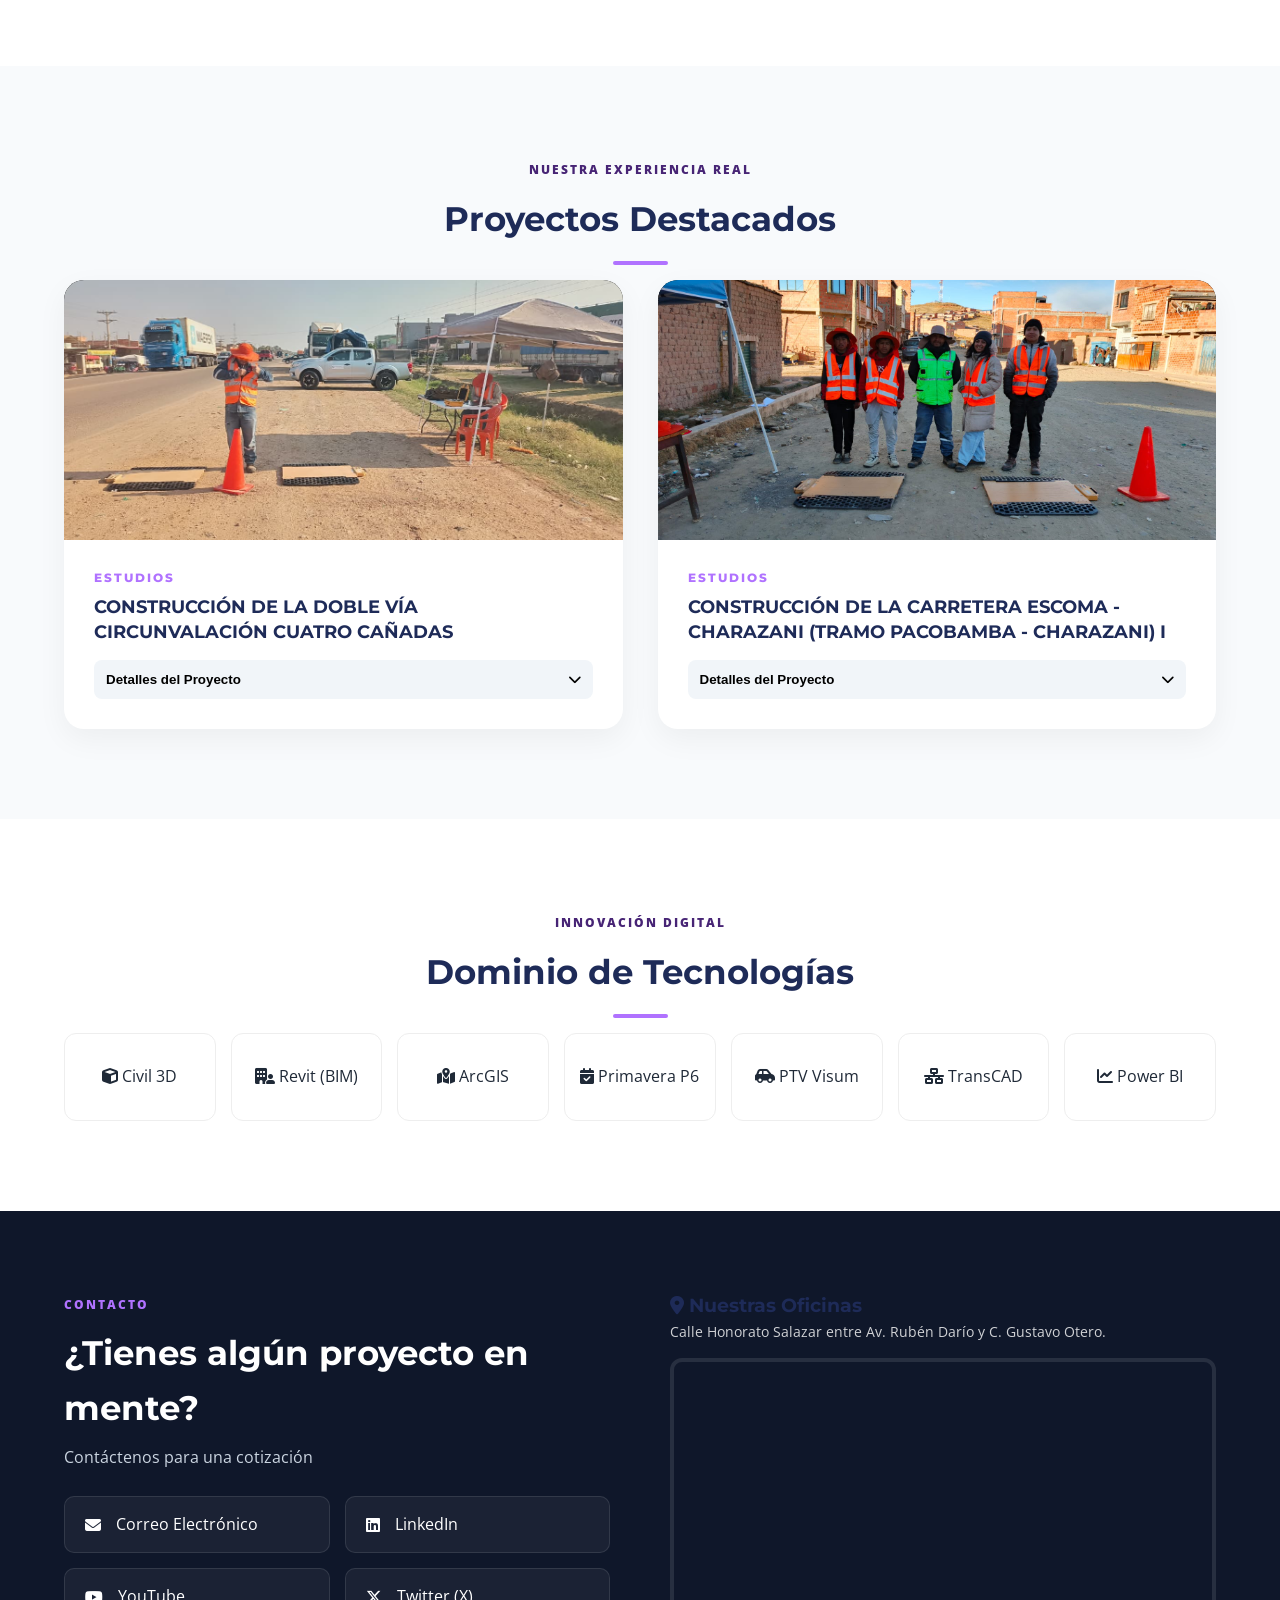
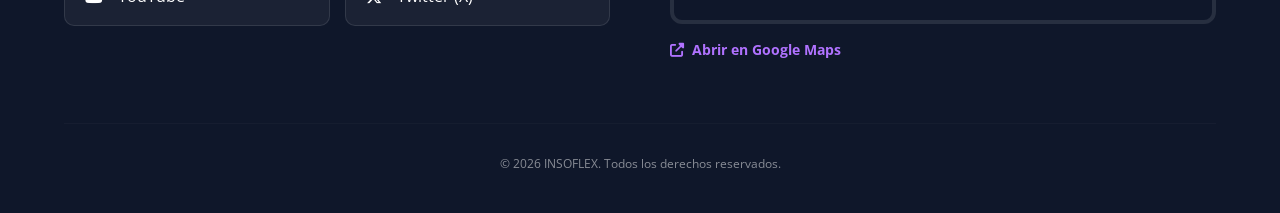
==== commit 0e87d341: "Add files via upload" ====
--- a/index.html
+++ b/index.html
@@ -202,7 +202,7 @@
             <div class="services-hover-grid">
                 <!-- DISEÑO -->
                 <div class="service-hover-item reveal fade-up">
-                    <div class="service-bg-img" style="background-image: url('diseño.jpg');"></div>
+                    <div class="service-bg-img" style="background-image: url('Fondo diseño.jpg');"></div>
                     <div class="service-hover-content">
                         <i class="fa-solid fa-compass-drafting"></i>
                         <h3>DISEÑO</h3>
@@ -211,7 +211,7 @@
                 </div>
                 <!-- ESTUDIOS -->
                 <div class="service-hover-item reveal fade-up" style="transition-delay: 0.1s;">
-                    <div class="service-bg-img" style="background-image: url('estudios.jpg');"></div>
+                    <div class="service-bg-img" style="background-image: url('Fondo estudios.jpg');"></div>
                     <div class="service-hover-content">
                         <i class="fa-solid fa-magnifying-glass-chart"></i>
                         <h3>ESTUDIOS</h3>
@@ -220,7 +220,7 @@
                 </div>
                 <!-- SUPERVISIÓN -->
                 <div class="service-hover-item reveal fade-up" style="transition-delay: 0.2s;">
-                    <div class="service-bg-img" style="background-image: url('supervisión.jpg');"></div>
+                    <div class="service-bg-img" style="background-image: url('Fondo supervisión.jpg');"></div>
                     <div class="service-hover-content">
                         <i class="fa-solid fa-clipboard-check"></i>
                         <h3>SUPERVISIÓN</h3>
@@ -229,7 +229,7 @@
                 </div>
                 <!-- ASESORÍA -->
                 <div class="service-hover-item reveal fade-up" style="transition-delay: 0.3s;">
-                    <div class="service-bg-img" style="background-image: url('asesoria.jpg');"></div>
+                    <div class="service-bg-img" style="background-image: url('Fondo asesoria.jpg');"></div>
                     <div class="service-hover-content">
                         <i class="fa-solid fa-briefcase"></i>
                         <h3>ASESORÍA</h3>
@@ -463,4 +463,4 @@
         });
     </script>
 </body>
-</html>
+</html>
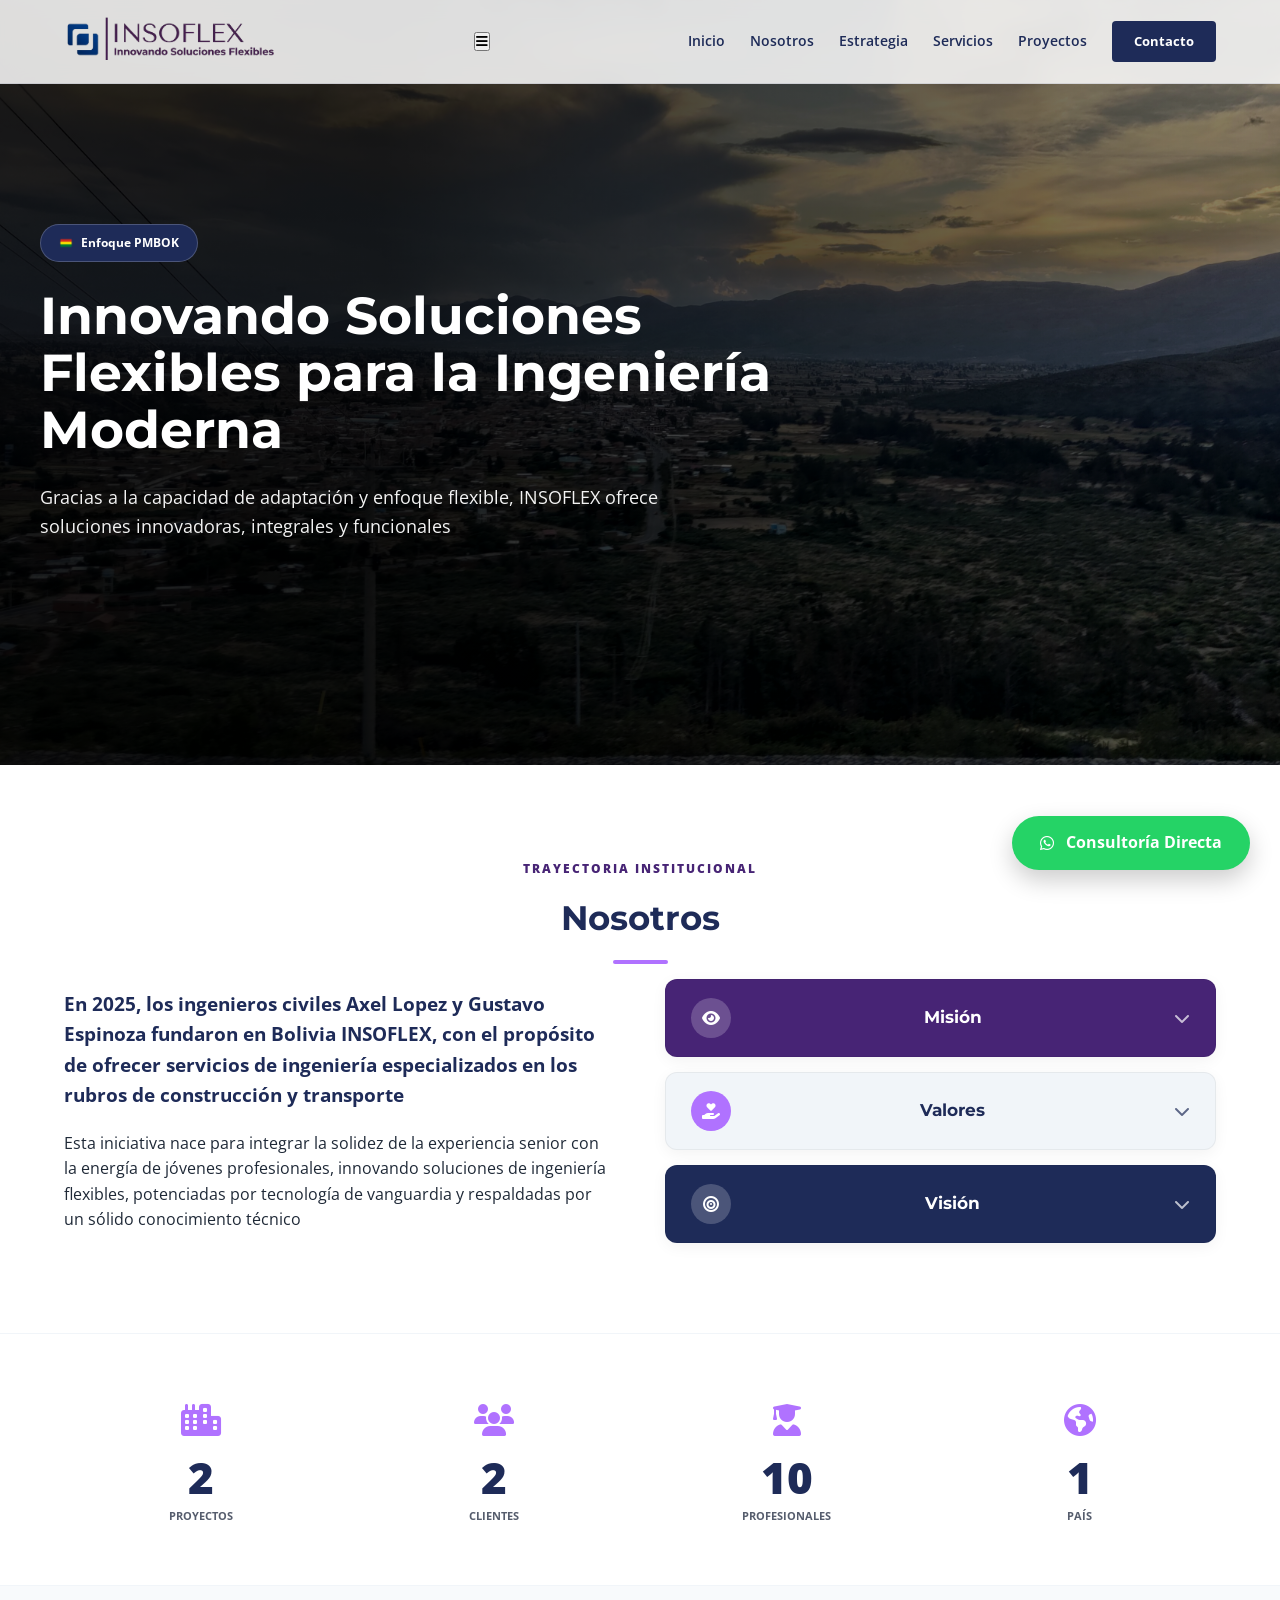
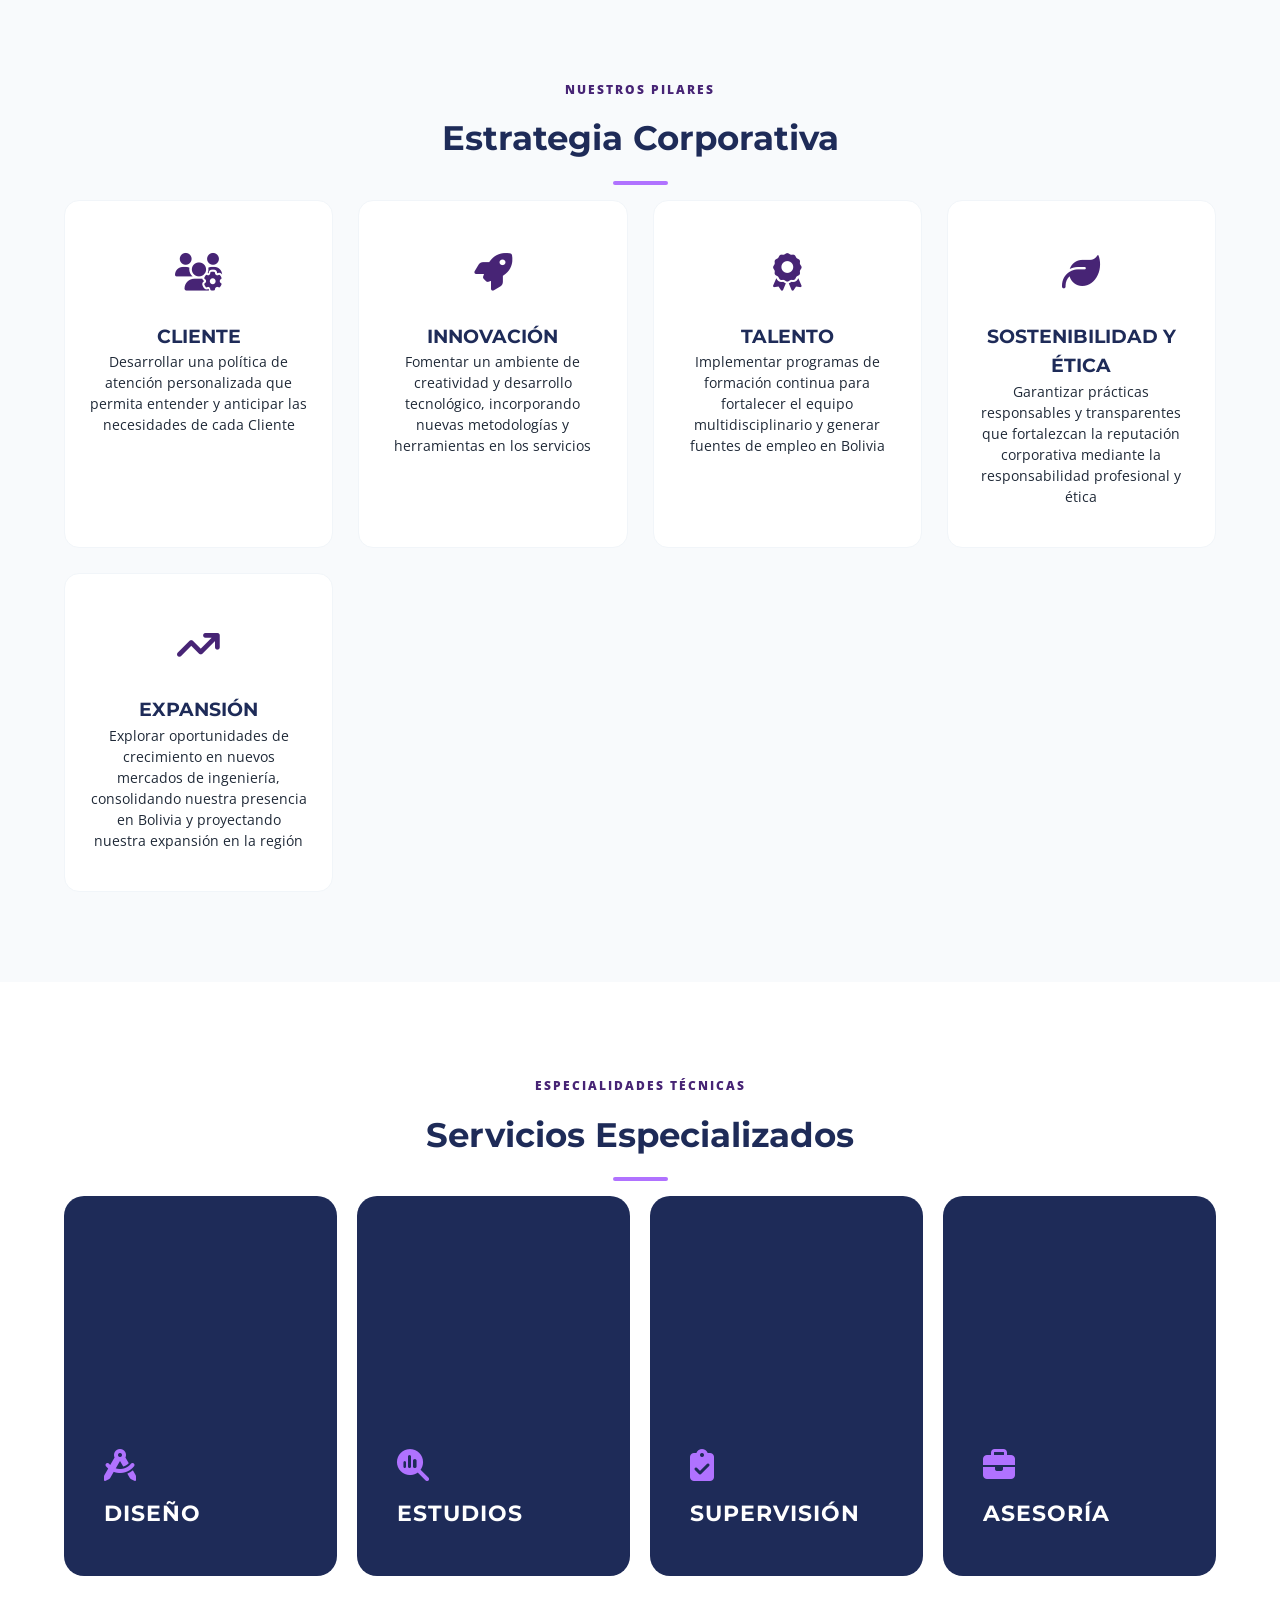
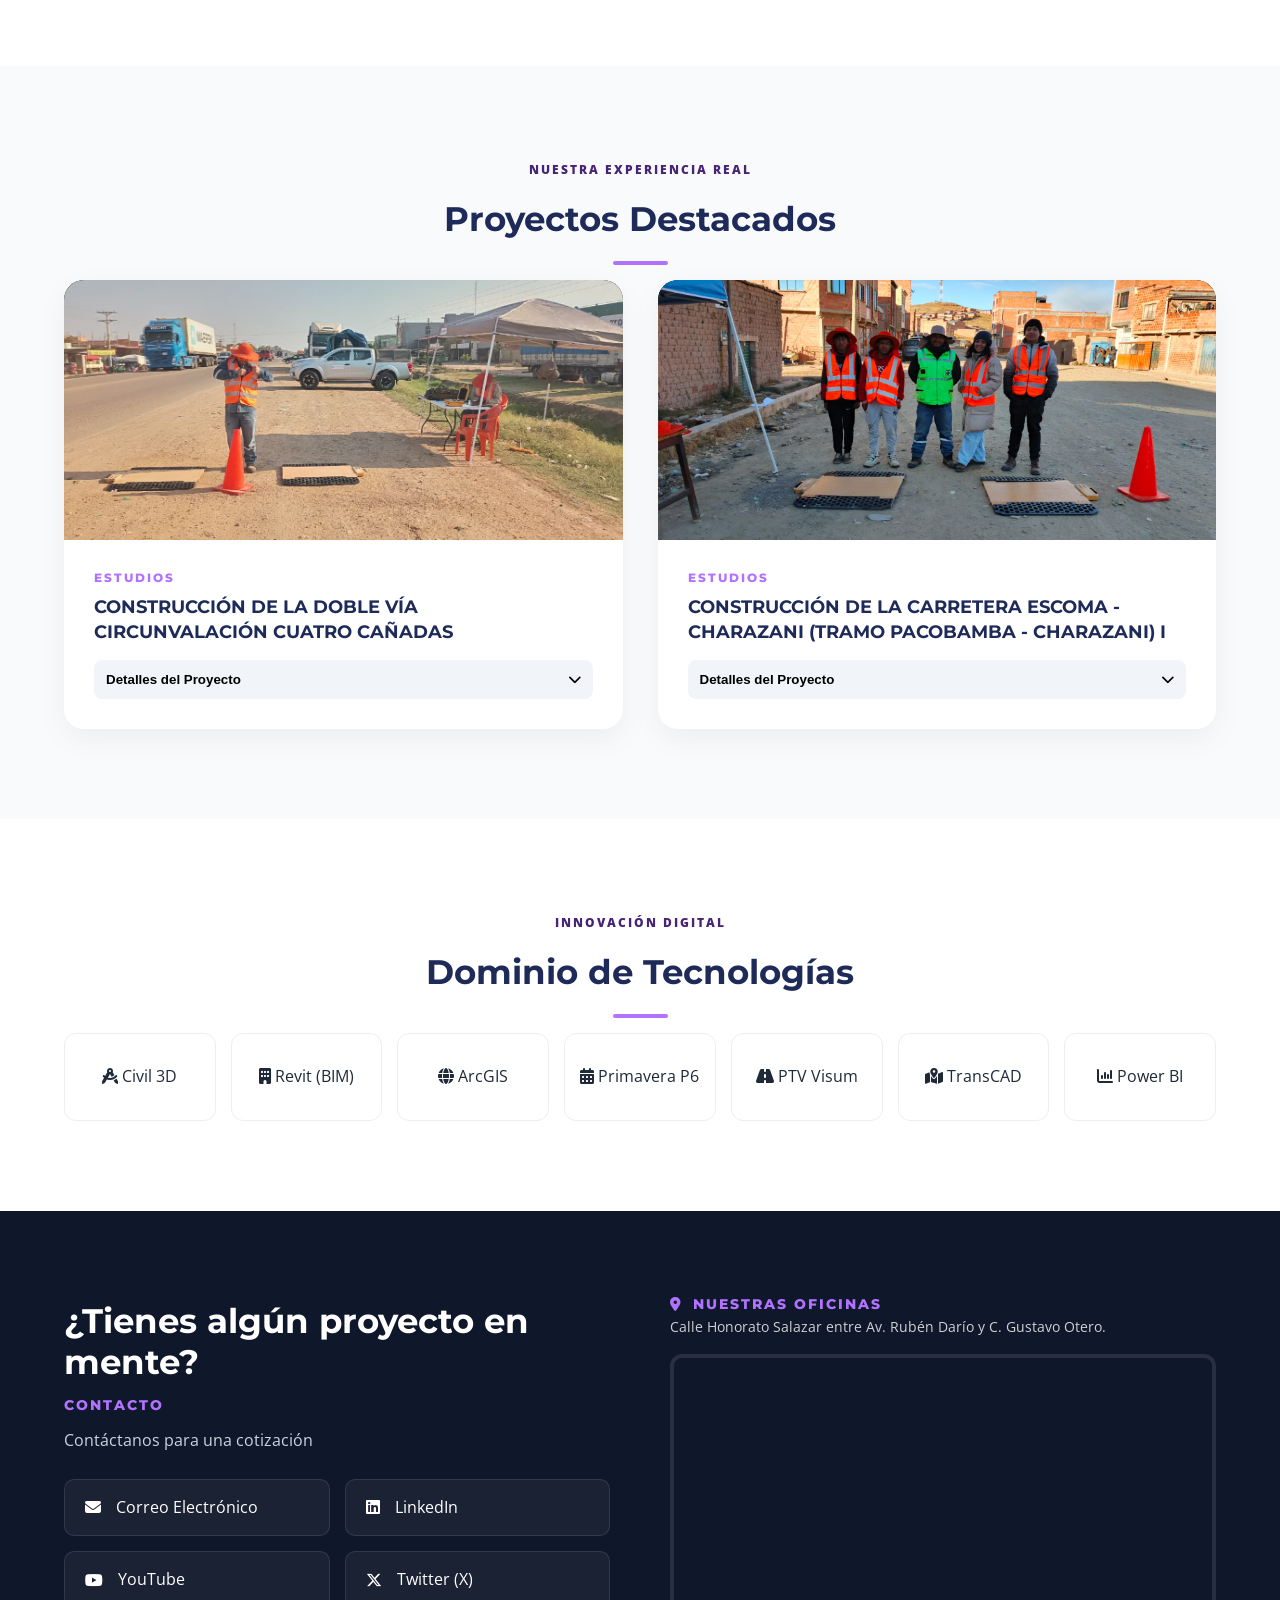
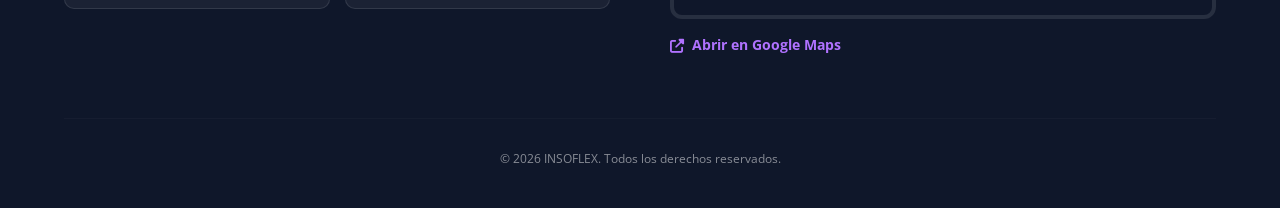
==== commit b6ba8bf5: "Add files via upload" ====
--- a/index.html
+++ b/index.html
@@ -201,41 +201,41 @@
            
             <div class="services-hover-grid">
                 <!-- DISEÑO -->
-                <div class="service-hover-item reveal fade-up">
-                    <div class="service-bg-img" style="background-image: url('Fondo diseño.jpg');"></div>
+                <a href="servicio-diseno.html" class="service-hover-item reveal fade-up">
+                    <div class="service-bg-img" style="background-image: url('Fondo-disenio.jpg');"></div>
                     <div class="service-hover-content">
                         <i class="fa-solid fa-compass-drafting"></i>
                         <h3>DISEÑO</h3>
                         <p>Crear soluciones modernas aplicando herramientas y técnicas de vanguardia, con el compromiso de asegurar la funcionalidad y sostenibilidad de cada proyecto</p>
                     </div>
-                </div>
+                </a>
                 <!-- ESTUDIOS -->
-                <div class="service-hover-item reveal fade-up" style="transition-delay: 0.1s;">
-                    <div class="service-bg-img" style="background-image: url('Fondo estudios.jpg');"></div>
+                <a href="servicio-estudios.html" class="service-hover-item reveal fade-up" style="transition-delay: 0.1s;">
+                    <div class="service-bg-img" style="background-image: url('Fondo-estudios.jpg');"></div>
                     <div class="service-hover-content">
                         <i class="fa-solid fa-magnifying-glass-chart"></i>
                         <h3>ESTUDIOS</h3>
                         <p>Formular propuestas de movilidad en función de patrones de oferta y demanda, integrando la evaluación del impacto de infraestructuras, rutas y tecnologías emergentes</p>
                     </div>
-                </div>
+                </a>
                 <!-- SUPERVISIÓN -->
-                <div class="service-hover-item reveal fade-up" style="transition-delay: 0.2s;">
-                    <div class="service-bg-img" style="background-image: url('Fondo supervisión.jpg');"></div>
+                <a href="servicio-supervision.html" class="service-hover-item reveal fade-up" style="transition-delay: 0.2s;">
+                    <div class="service-bg-img" style="background-image: url('Fondo-supervision.jpg');"></div>
                     <div class="service-hover-content">
                         <i class="fa-solid fa-clipboard-check"></i>
                         <h3>SUPERVISIÓN</h3>
                         <p>Ejecutar un control riguroso y sistemático del alcance, cronograma y presupuesto, garantizando una gestión alineada con los objetivos del proyecto</p>
                     </div>
-                </div>
+                </a>
                 <!-- ASESORÍA -->
-                <div class="service-hover-item reveal fade-up" style="transition-delay: 0.3s;">
-                    <div class="service-bg-img" style="background-image: url('Fondo asesoria.jpg');"></div>
+                <a href="servicio-asesoria.html" class="service-hover-item reveal fade-up" style="transition-delay: 0.3s;">
+                    <div class="service-bg-img" style="background-image: url('Fondo-asesoria.jpg');"></div>
                     <div class="service-hover-content">
                         <i class="fa-solid fa-briefcase"></i>
                         <h3>ASESORÍA</h3>
                         <p>Brindar asesoramiento estratégico fundamentado en las mejores prácticas del sector y en la sólida experiencia del equipo profesional altamente calificado</p>
                     </div>
-                </div>
+                </a>
             </div>
         </div>
     </section>
@@ -297,31 +297,31 @@
             </div>
             <div class="tech-modern-grid reveal fade-up">
                 <div class="tech-card">
-                    <i class="fa-solid fa-cube"></i>
+                    <i class="fa-solid fa-drafting-compass"></i>
                     <span>Civil 3D</span>
                 </div>
                 <div class="tech-card">
-                    <i class="fa-solid fa-building-user"></i>
+                    <i class="fa-solid fa-building"></i>
                     <span>Revit (BIM)</span>
                 </div>
                 <div class="tech-card">
+                    <i class="fa-solid fa-globe"></i>
+                    <span>ArcGIS</span>
+                </div>
+                <div class="tech-card">
+                    <i class="fa-solid fa-calendar-days"></i>
+                    <span>Primavera P6</span>
+                </div>
+                <div class="tech-card">
+                    <i class="fa-solid fa-road"></i>
+                    <span>PTV Visum</span>
+                </div>
+                <div class="tech-card">
                     <i class="fa-solid fa-map-location-dot"></i>
-                    <span>ArcGIS</span>
-                </div>
-                <div class="tech-card">
-                    <i class="fa-solid fa-calendar-check"></i>
-                    <span>Primavera P6</span>
-                </div>
-                <div class="tech-card">
-                    <i class="fa-solid fa-car-side"></i>
-                    <span>PTV Visum</span>
-                </div>
-                <div class="tech-card">
-                    <i class="fa-solid fa-network-wired"></i>
                     <span>TransCAD</span>
                 </div>
                 <div class="tech-card">
-                    <i class="fa-solid fa-chart-line"></i>
+                    <i class="fa-solid fa-chart-column"></i>
                     <span>Power BI</span>
                 </div>
             </div>
@@ -334,21 +334,21 @@
             <div class="contacto-wrapper reveal fade-up">
                 <div class="contacto-info">
                     <div class="section-title">
-                        <span class="upper-title" style="color: var(--brand-lila);">Contacto</span>
-                        <h2 style="color: white;">¿Tienes algún proyecto en mente?</h2>
-                        <p class="subtitle" style="color: #cbd5e1; margin-top: 10px;">Contáctenos para una cotización</p>
+                        <h2 class="contact-hero-title">¿Tienes algún proyecto en mente?</h2>
+                        <span class="section-contact-label">Contacto</span>
+                        <p class="subtitle">Contáctanos para una cotización</p>
                     </div>
                     
                     <div class="social-contact-list">
-                        <a href="mailto:aflopez@insoflex-bo.com" class="social-contact-item">
+                        <a href="mailto:consultora.insoflex@gmail.com?subject=COTIZACI%C3%93N%20DE%20SERVICIOS" class="social-contact-item">
                             <i class="fa-solid fa-envelope"></i>
                             <span>Correo Electrónico</span>
                         </a>
-                        <a href="#" class="social-contact-item">
+                        <a href="https://www.linkedin.com/in/insoflex-bo-64a9b93ba" target="_blank" rel="noopener noreferrer" class="social-contact-item">
                             <i class="fa-brands fa-linkedin"></i>
                             <span>LinkedIn</span>
                         </a>
-                        <a href="#" class="social-contact-item">
+                        <a href="https://www.youtube.com/channel/UCil41eOURKZLWOf9o__7Mvw" target="_blank" rel="noopener noreferrer" class="social-contact-item">
                             <i class="fa-brands fa-youtube"></i>
                             <span>YouTube</span>
                         </a>
@@ -360,7 +360,7 @@
                 </div>
 
                 <div class="contacto-map">
-                    <h3><i class="fa-solid fa-location-dot"></i> Nuestras Oficinas</h3>
+                    <h3 class="section-contact-label"><i class="fa-solid fa-location-dot"></i> Nuestras Oficinas</h3>
                     <p style="margin-bottom: 15px; font-size: 14px; opacity: 0.8;">Calle Honorato Salazar entre Av. Rubén Darío y C. Gustavo Otero.</p>
                     <div class="map-container">
                         <iframe src="https://www.google.com/maps/embed?pb=!1m17!1m12!1m3!1d3807.50280806444!2d-66.14761!3d-17.43567!2m3!1f0!2f0!3f0!3m2!1i1024!2i768!4f13.1!3m2!1m1!2zMTfCsDI2JzA4LjQiUyA2NsKwMDgnNTEuNCJX!5e0!3m2!1ses!2sbo!4v1715456789012!5m2!1ses!2sbo" width="100%" height="250" style="border:0; border-radius: 10px;" allowfullscreen="" loading="lazy"></iframe>
--- a/style.css
+++ b/style.css
@@ -132,7 +132,7 @@
 
 /* SERVICIOS */
 .services-hover-grid { display: grid; grid-template-columns: repeat(4, 1fr); gap: 20px; }
-.service-hover-item { position: relative; height: 380px; border-radius: 20px; overflow: hidden; display: flex; align-items: flex-end; padding: 40px; background: var(--brand-blue); }
+.service-hover-item { position: relative; height: 380px; border-radius: 20px; overflow: hidden; display: flex; align-items: flex-end; padding: 40px; background: var(--brand-blue); text-decoration: none; color: inherit; cursor: pointer; }
 .service-bg-img { position: absolute; top: 0; left: 0; width: 100%; height: 100%; background-size: cover; background-position: center; opacity: 0.35; transition: 0.5s ease; }
 .service-hover-item:hover .service-bg-img { opacity: 0.45; transform: scale(1.08); filter: blur(2px); }
 .service-hover-content { position: relative; z-index: 2; color: white; }
@@ -176,6 +176,9 @@
 .main-footer { background: #0F172A; color: white; padding: 80px 0 40px; }
 .contacto-wrapper { display: grid; grid-template-columns: 1fr 1fr; gap: 60px; }
 .social-contact-list { display: grid; grid-template-columns: 1fr 1fr; gap: 15px; margin-top: 25px; }
+.section-contact-label { display: inline-flex; align-items: center; gap: 10px; font-family: var(--font-header); color: var(--brand-lila); text-transform: uppercase; letter-spacing: 2px; font-size: 14px; font-weight: 800; }
+.contact-hero-title { color: white; margin-bottom: 10px; font-size: 32px; line-height: 1.2; }
+.subtitle { color: #cbd5e1; margin-top: 10px; }
 .social-contact-item { background: rgba(255,255,255,0.05); padding: 15px 20px; border-radius: 10px; color: white; text-decoration: none; display: flex; align-items: center; gap: 15px; transition: var(--transition); border: 1px solid rgba(255,255,255,0.1); }
 .social-contact-item:hover { background: var(--brand-lila); border-color: var(--brand-lila); transform: translateX(8px); }
 .btn-maps-link { display: inline-flex; align-items: center; gap: 8px; margin-top: 15px; color: var(--brand-lila); text-decoration: none; font-weight: 700; font-size: 14px; }
@@ -198,6 +201,9 @@
     .nav-menu.active { display: flex; }
     .hero-title { font-size: 30px; }
     .hero-section { height: auto; padding: 130px 0 90px; }
+    .video-overlay { background: linear-gradient(to right, rgba(0,0,0,0.35) 30%, transparent 100%); }
+    .hero-slide.active { opacity: 0.75; }
+    .hero-content-wrapper { align-items: center; text-align: center; padding: 0 20px; }
     .whatsapp-sticky-btn span { display: none; }
     .mvv-grid { grid-template-columns: 1fr; }
     .services-hover-grid { grid-template-columns: 1fr; }
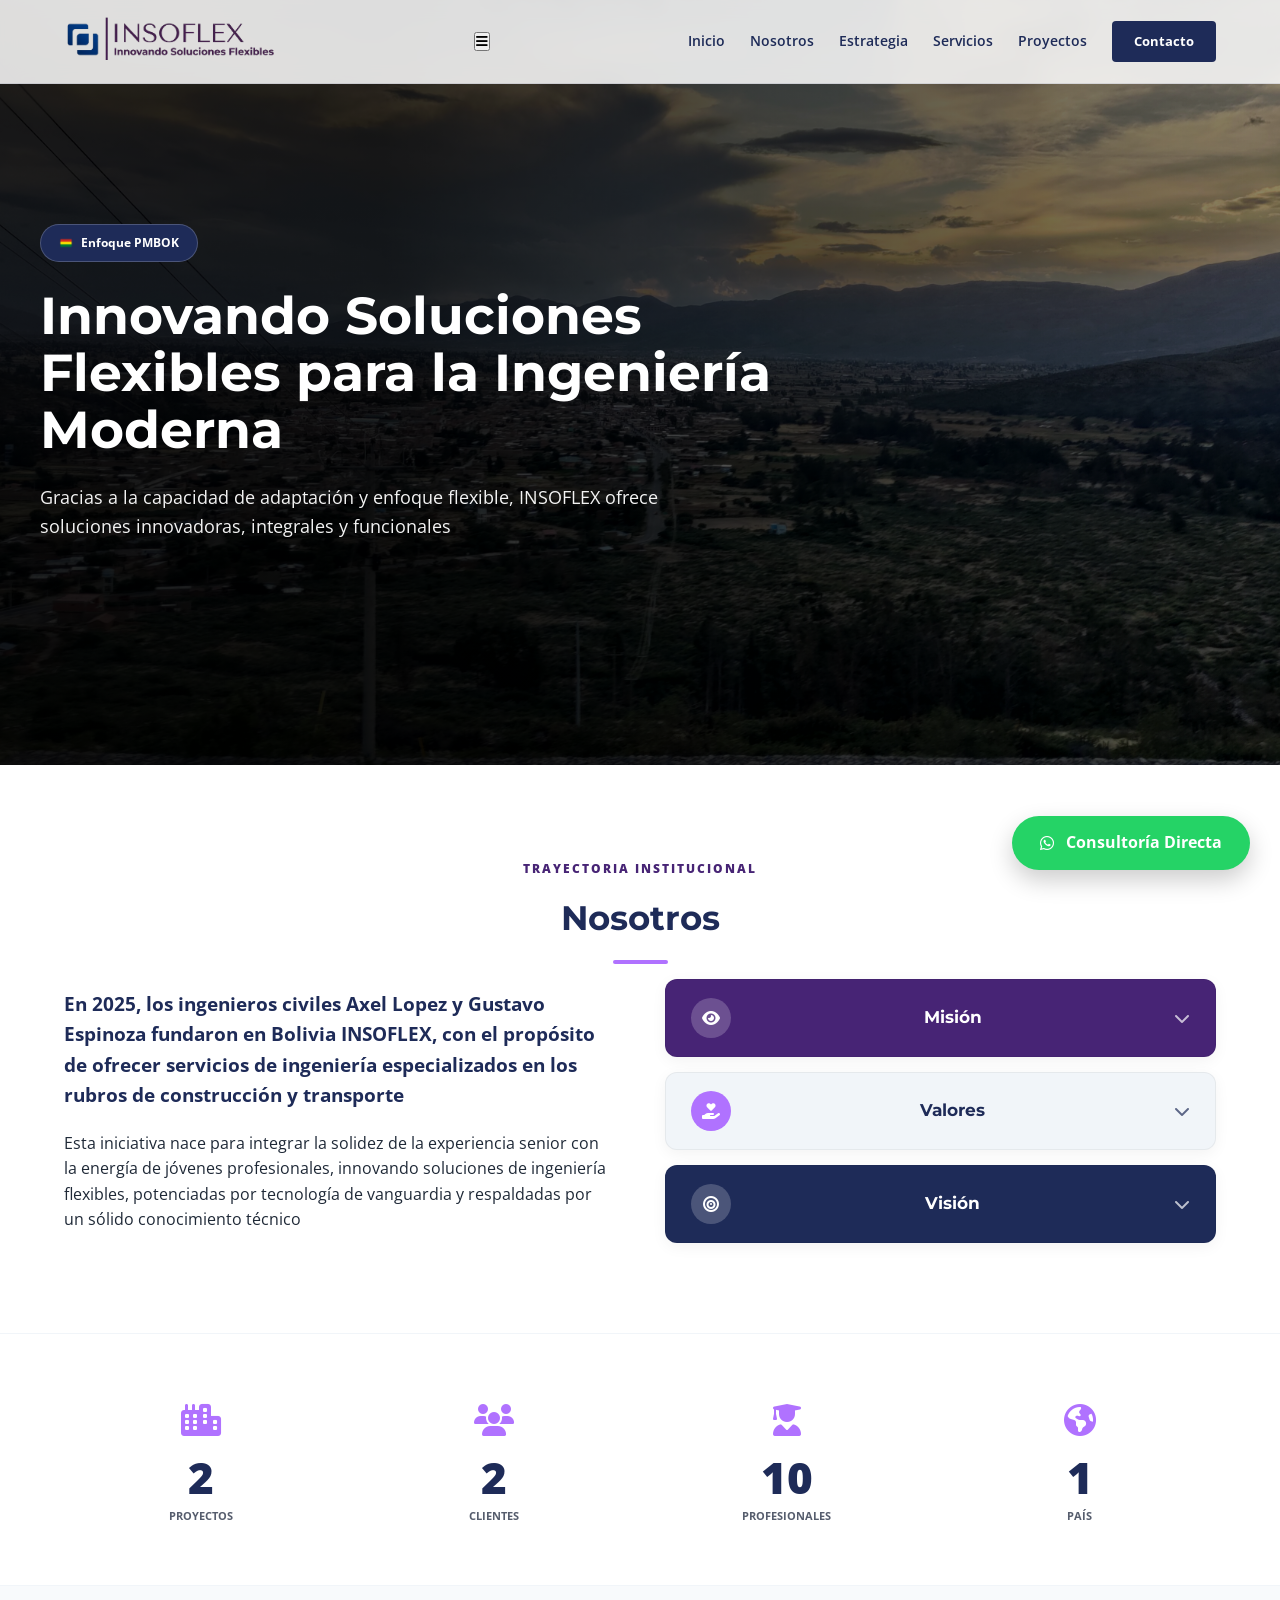
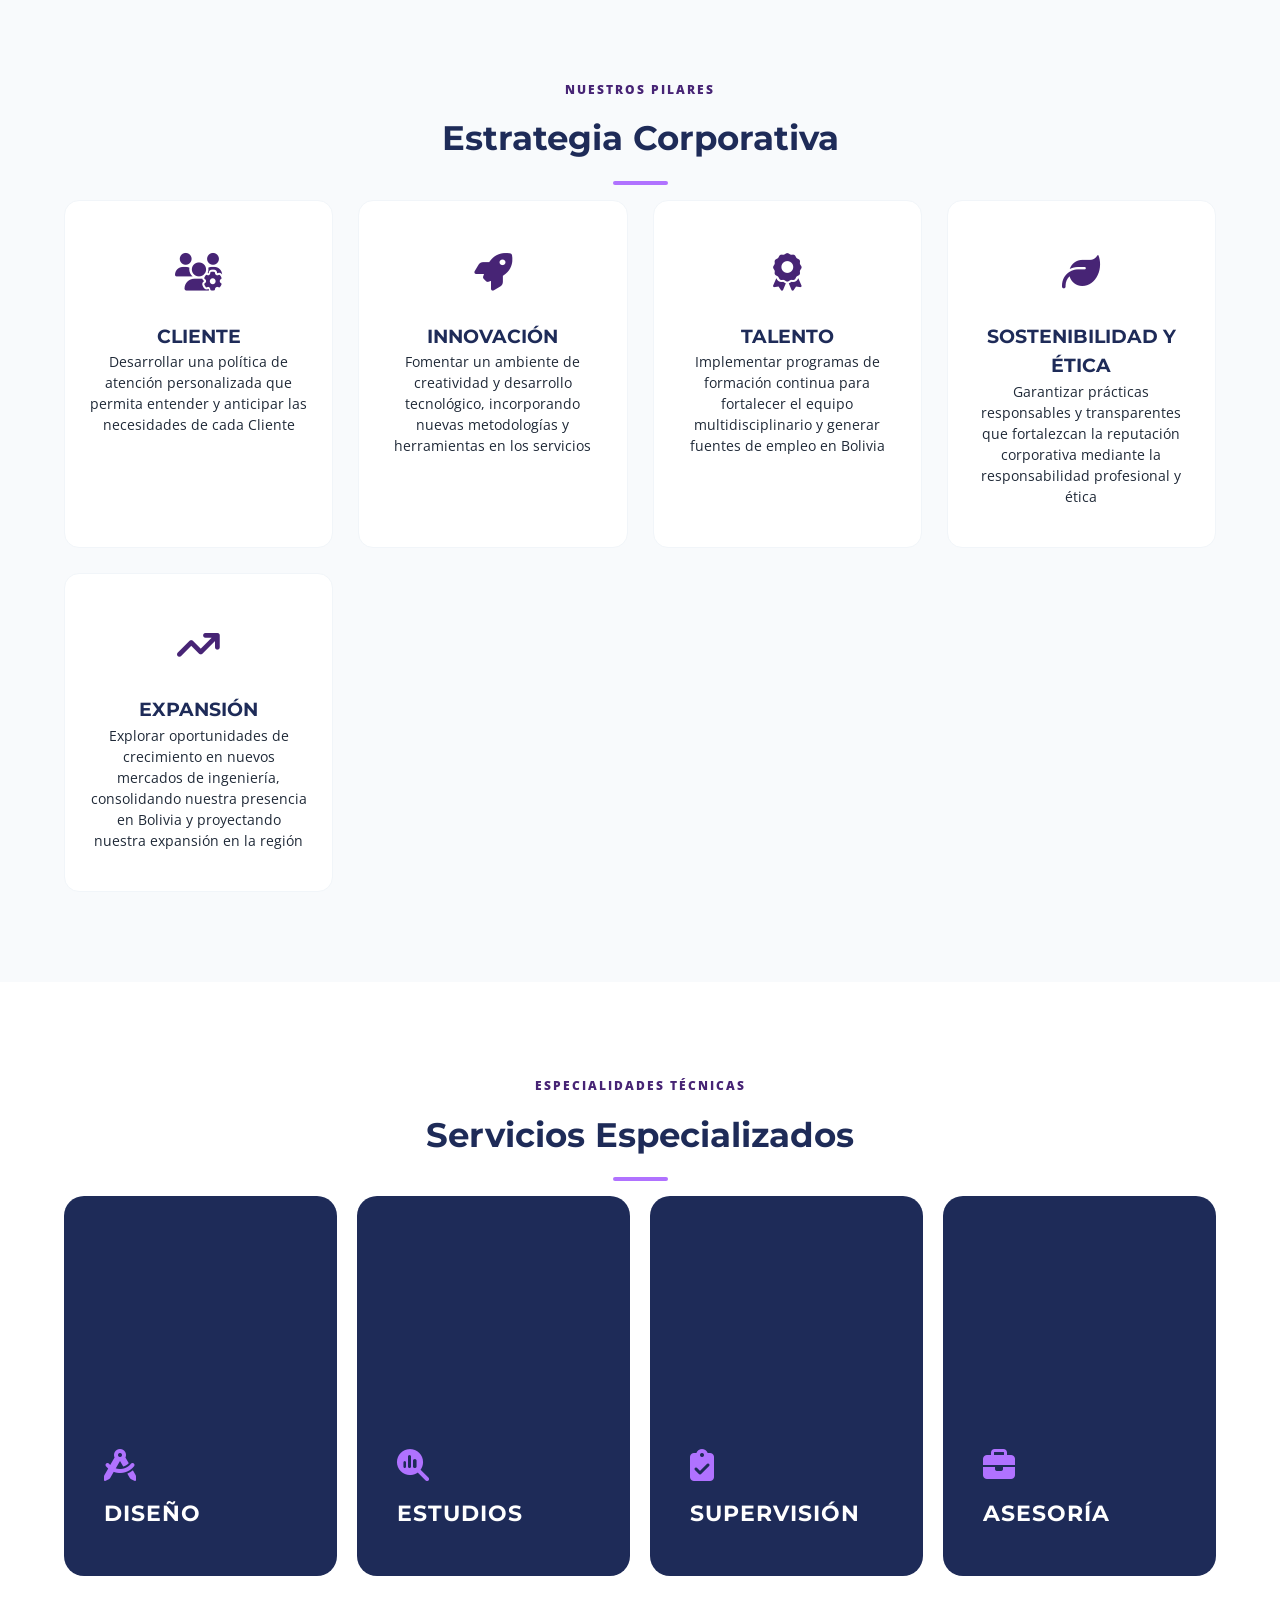
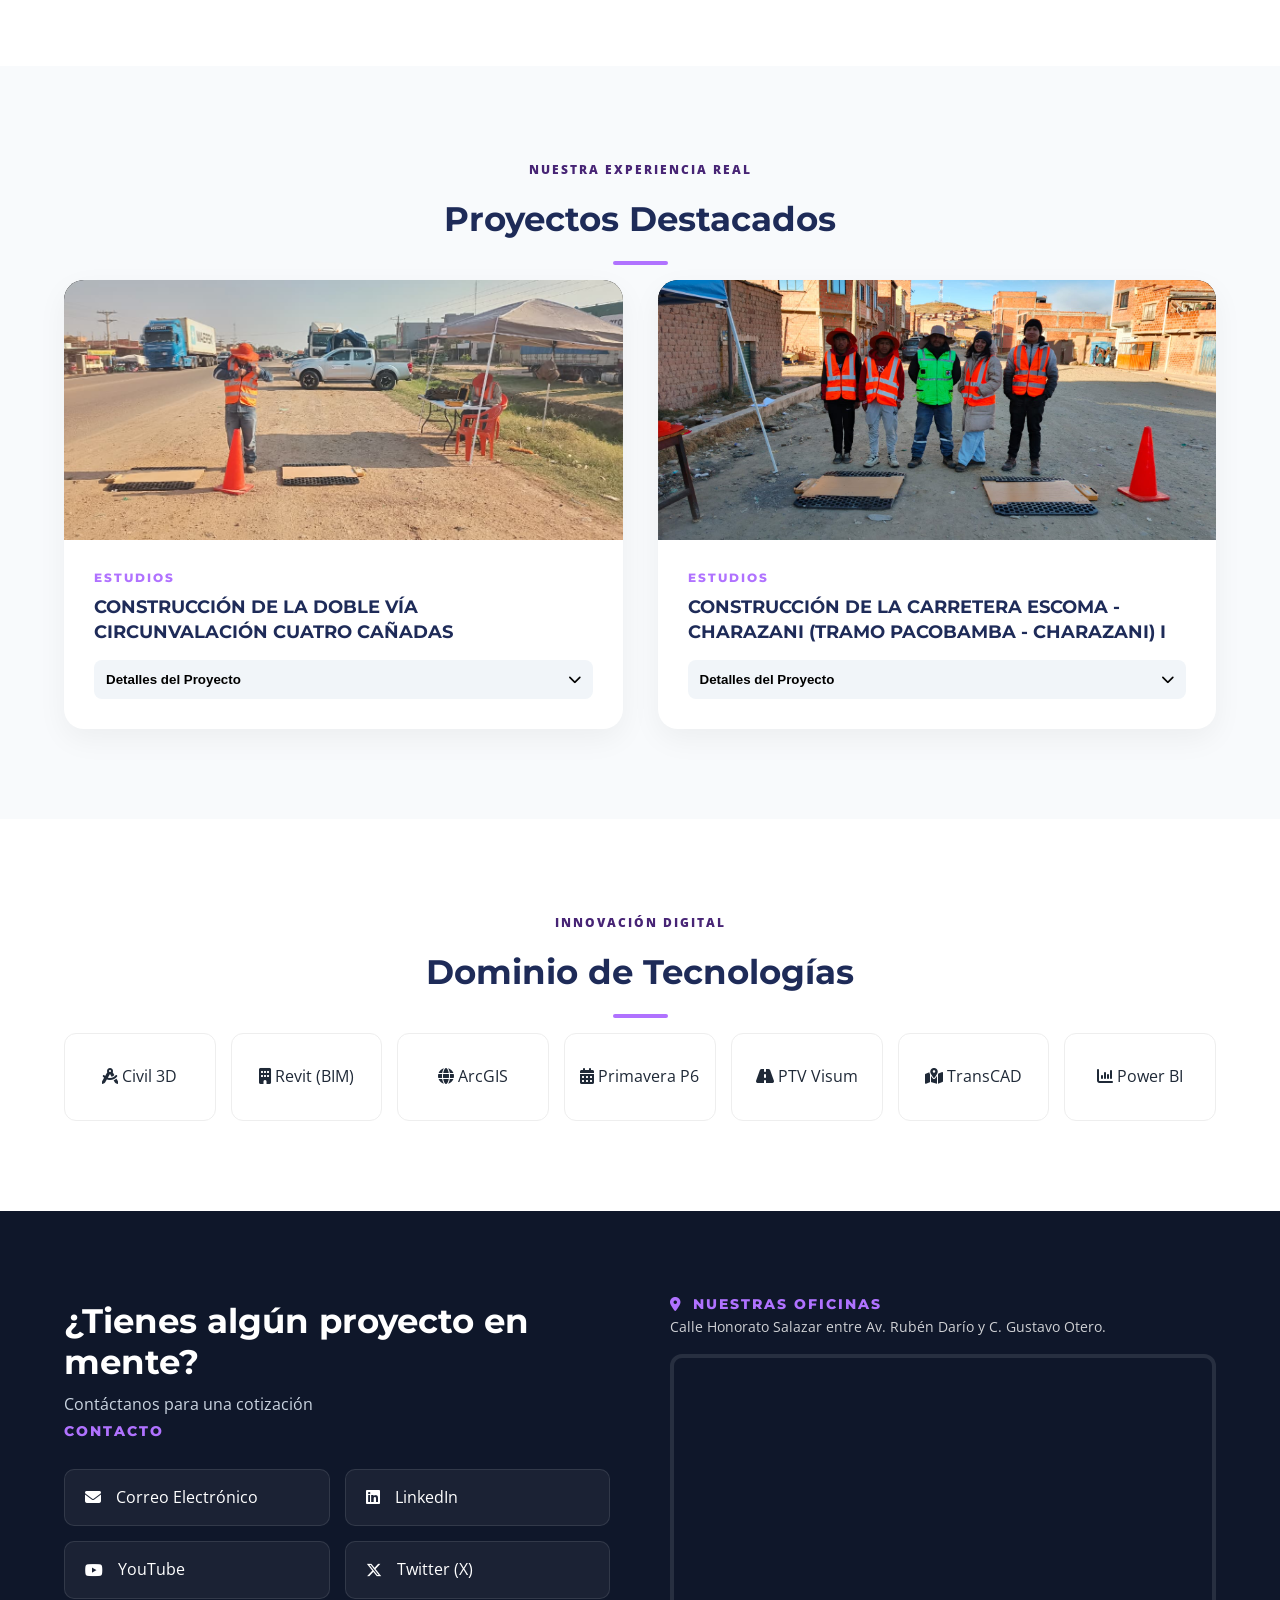
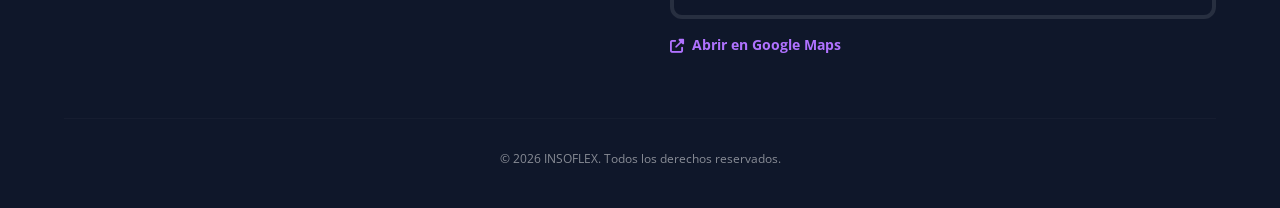
==== commit 8c336d1f: "Add files via upload" ====
--- a/index.html
+++ b/index.html
@@ -335,8 +335,8 @@
                 <div class="contacto-info">
                     <div class="section-title">
                         <h2 class="contact-hero-title">¿Tienes algún proyecto en mente?</h2>
+                        <p class="subtitle">Contáctanos para una cotización</p>
                         <span class="section-contact-label">Contacto</span>
-                        <p class="subtitle">Contáctanos para una cotización</p>
                     </div>
                     
                     <div class="social-contact-list">
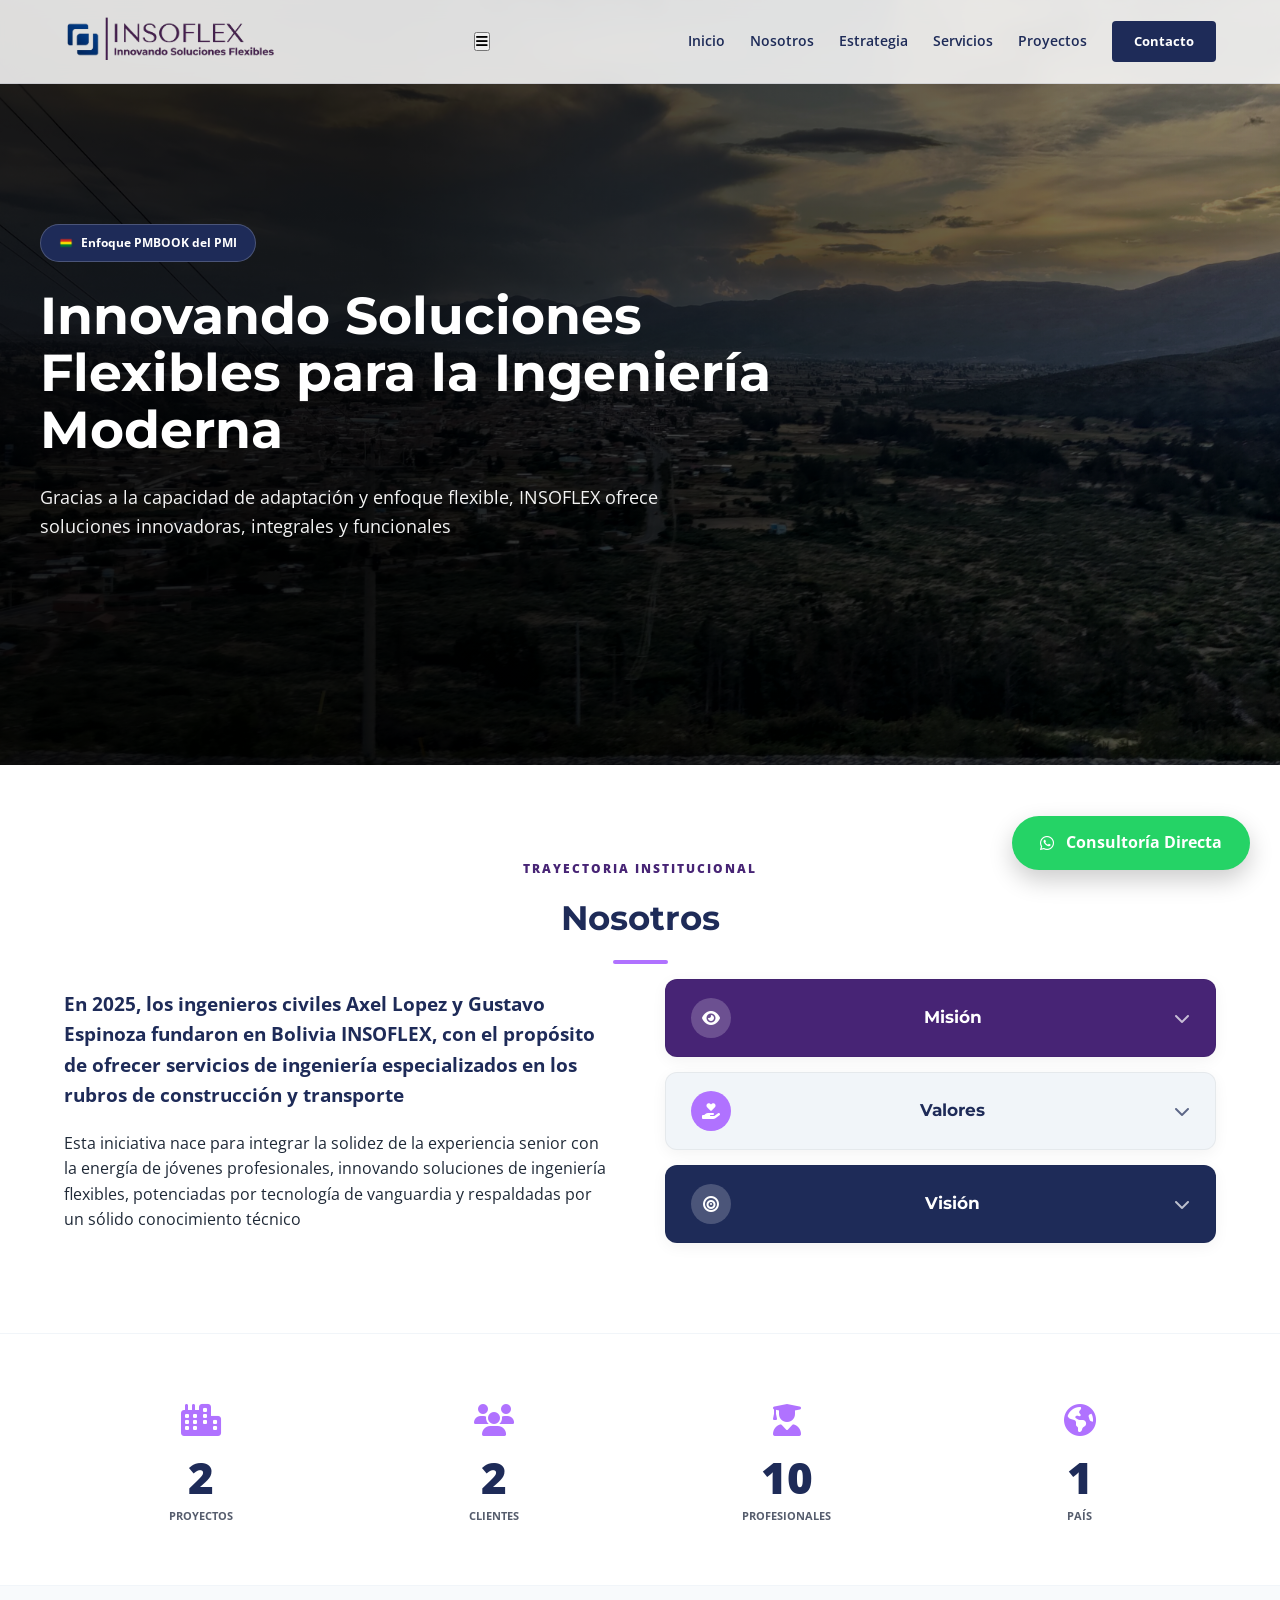
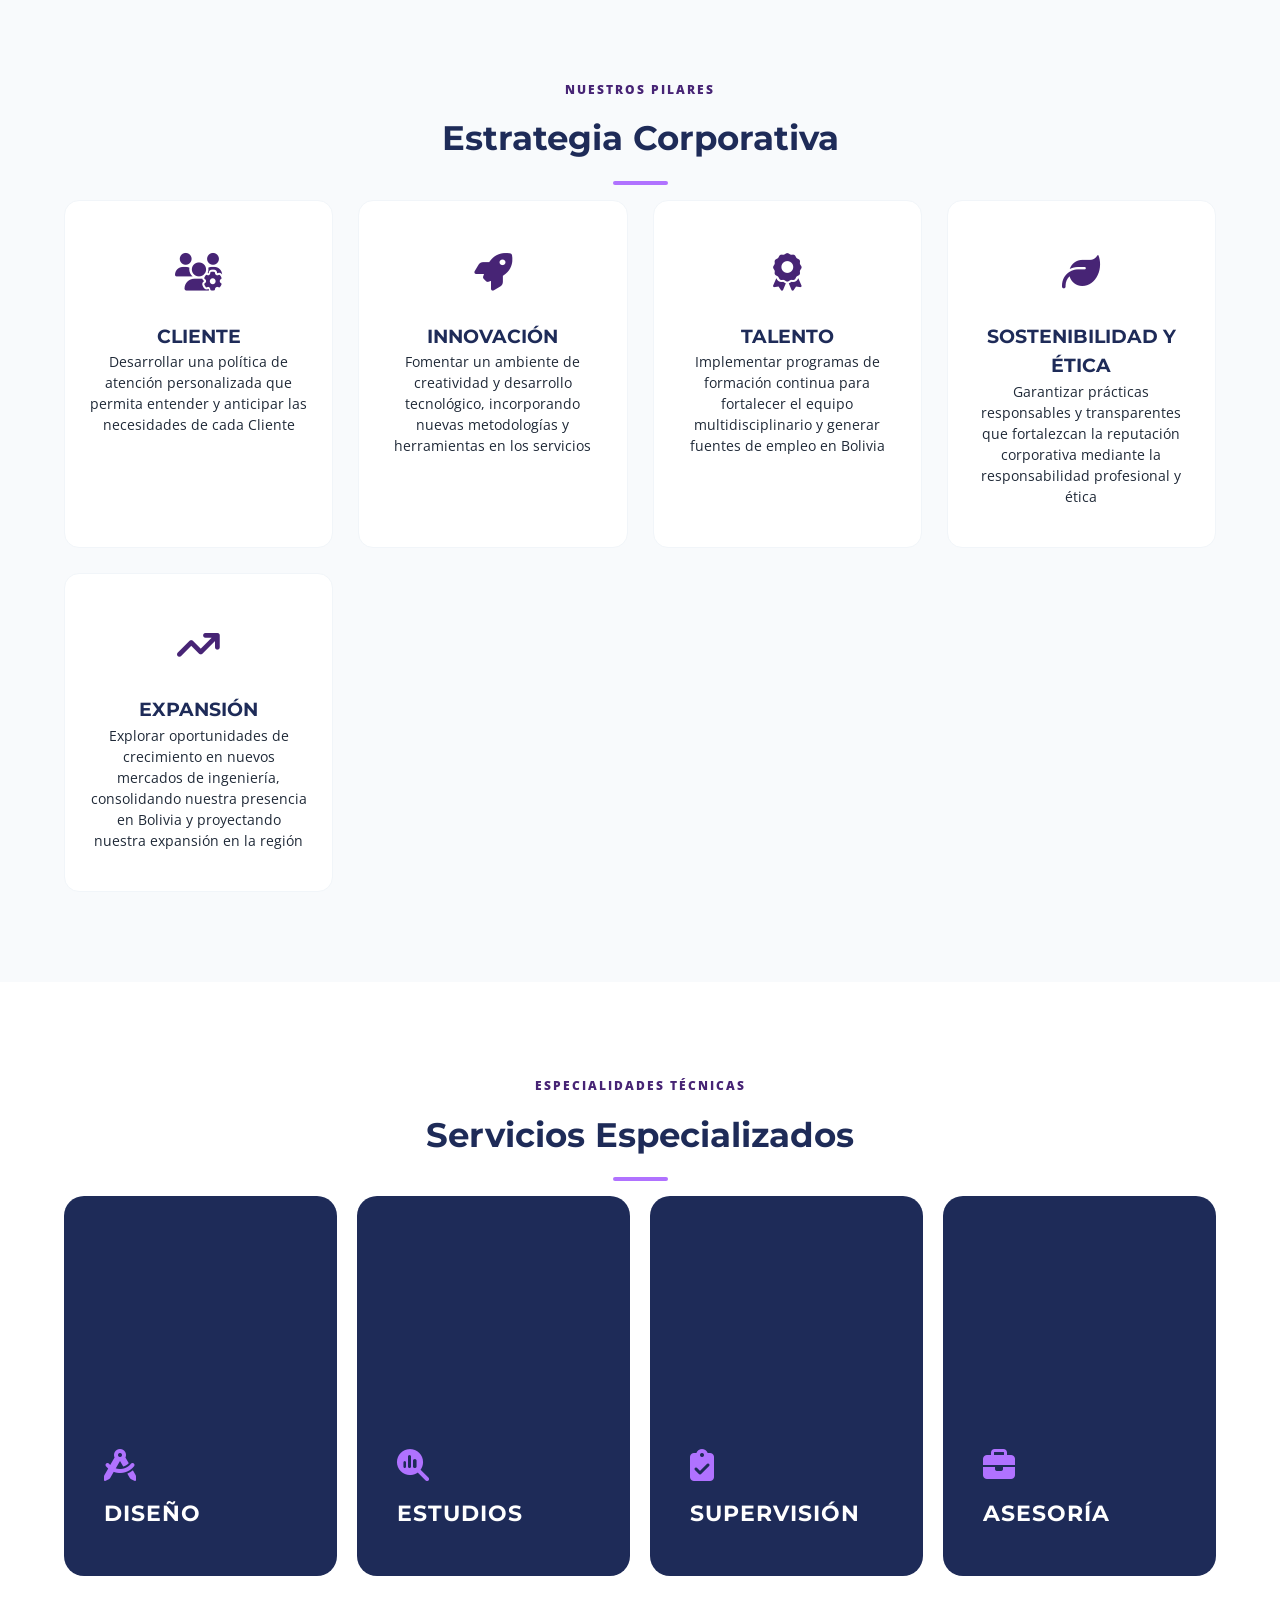
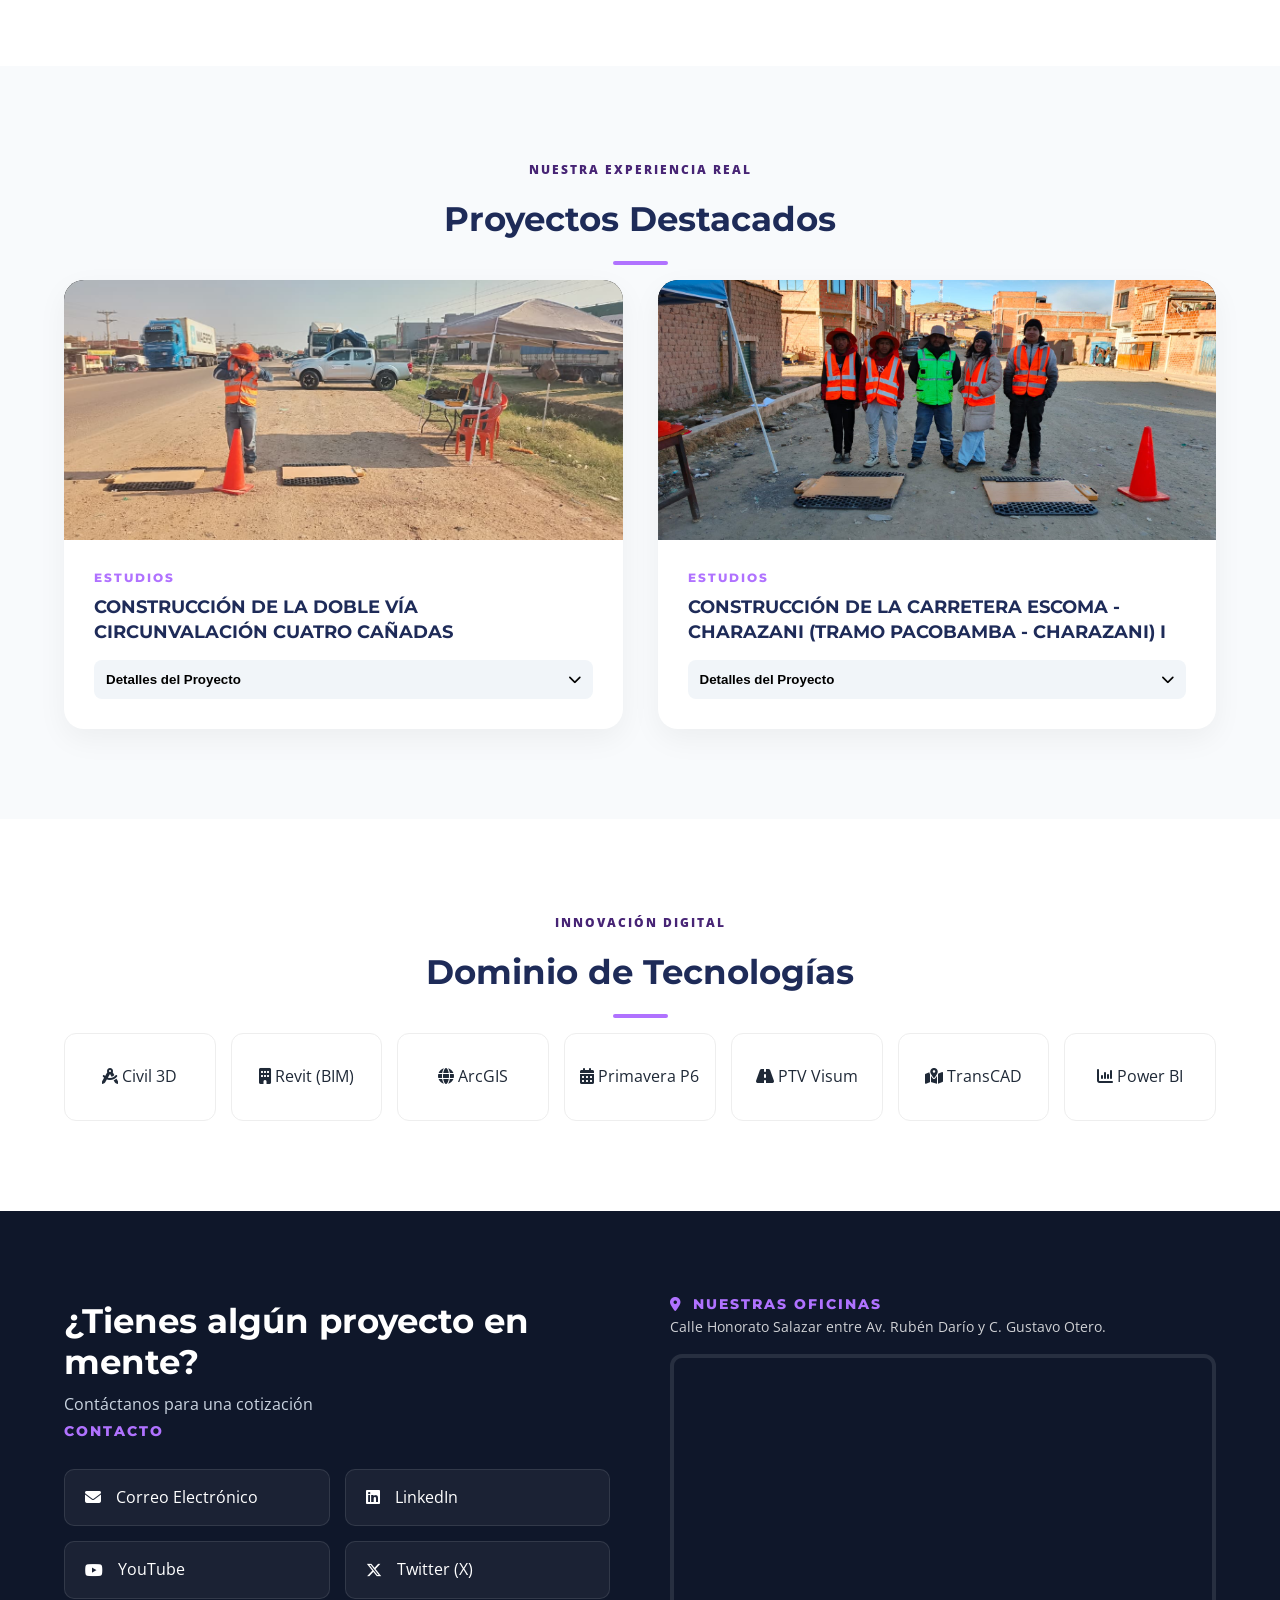
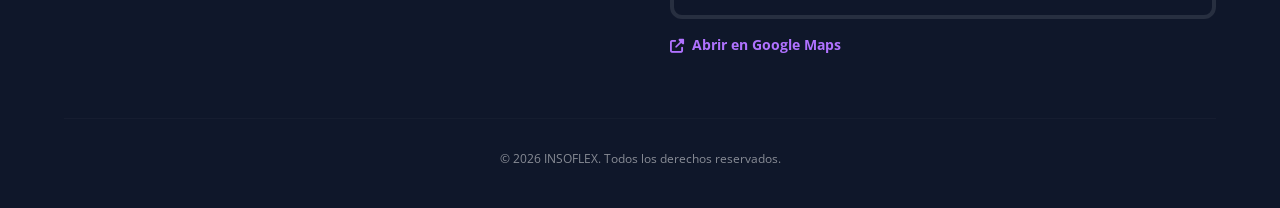
==== commit b2aa21b6: "Update index.html" ====
--- a/index.html
+++ b/index.html
@@ -51,7 +51,7 @@
             <div class="hero-badge-container reveal fade-left">
                 <div class="hero-badge">
                     <img src="Bandera.png" alt="Bolivia" class="badge-flag">
-                    <span>Enfoque PMBOK</span>
+                    <span>Enfoque PMBOOK del PMI</span>
                 </div>
             </div>
             <div class="hero-text-content reveal fade-up">
@@ -258,7 +258,7 @@
                         <button class="btn-lecciones" onclick="toggleLecciones('leccion1')">Detalles del Proyecto <i class="fa-solid fa-chevron-down"></i></button>
                         <div id="leccion1" class="lecciones-content">
                             <ul>
-                                <li><strong>Ubicación:</strong> Santa Cruz (Cuatro Cañadas) Bolivia</li>
+                                <li><strong>Ubicación:</strong> Cuatro Cañadas (Santa Cruz - Bolivia)</li>
                                 <li><strong>Objetivo:</strong> Censo de cargas</li>
                                 <li><strong>Contratante:</strong> Somera SRL</li>
                                 <li><strong>Año:</strong> Octubre 2025</li>
@@ -275,7 +275,7 @@
                         <button class="btn-lecciones" onclick="toggleLecciones('leccion2')">Detalles del Proyecto <i class="fa-solid fa-chevron-down"></i></button>
                         <div id="leccion2" class="lecciones-content">
                             <ul>
-                                <li><strong>Ubicación:</strong> La Paz (Pacobamba) - Bolivia</li>
+                                <li><strong>Ubicación:</strong> Pacobamba (La Paz - Bolivia)</li>
                                 <li><strong>Objetivo:</strong> Estudio de Tráfico y Transporte</li>
                                 <li><strong>Contratante:</strong> kunhwa & Saman</li>
                                 <li><strong>Año:</strong> Julio 2025</li>
@@ -463,4 +463,4 @@
         });
     </script>
 </body>
-</html>+</html>
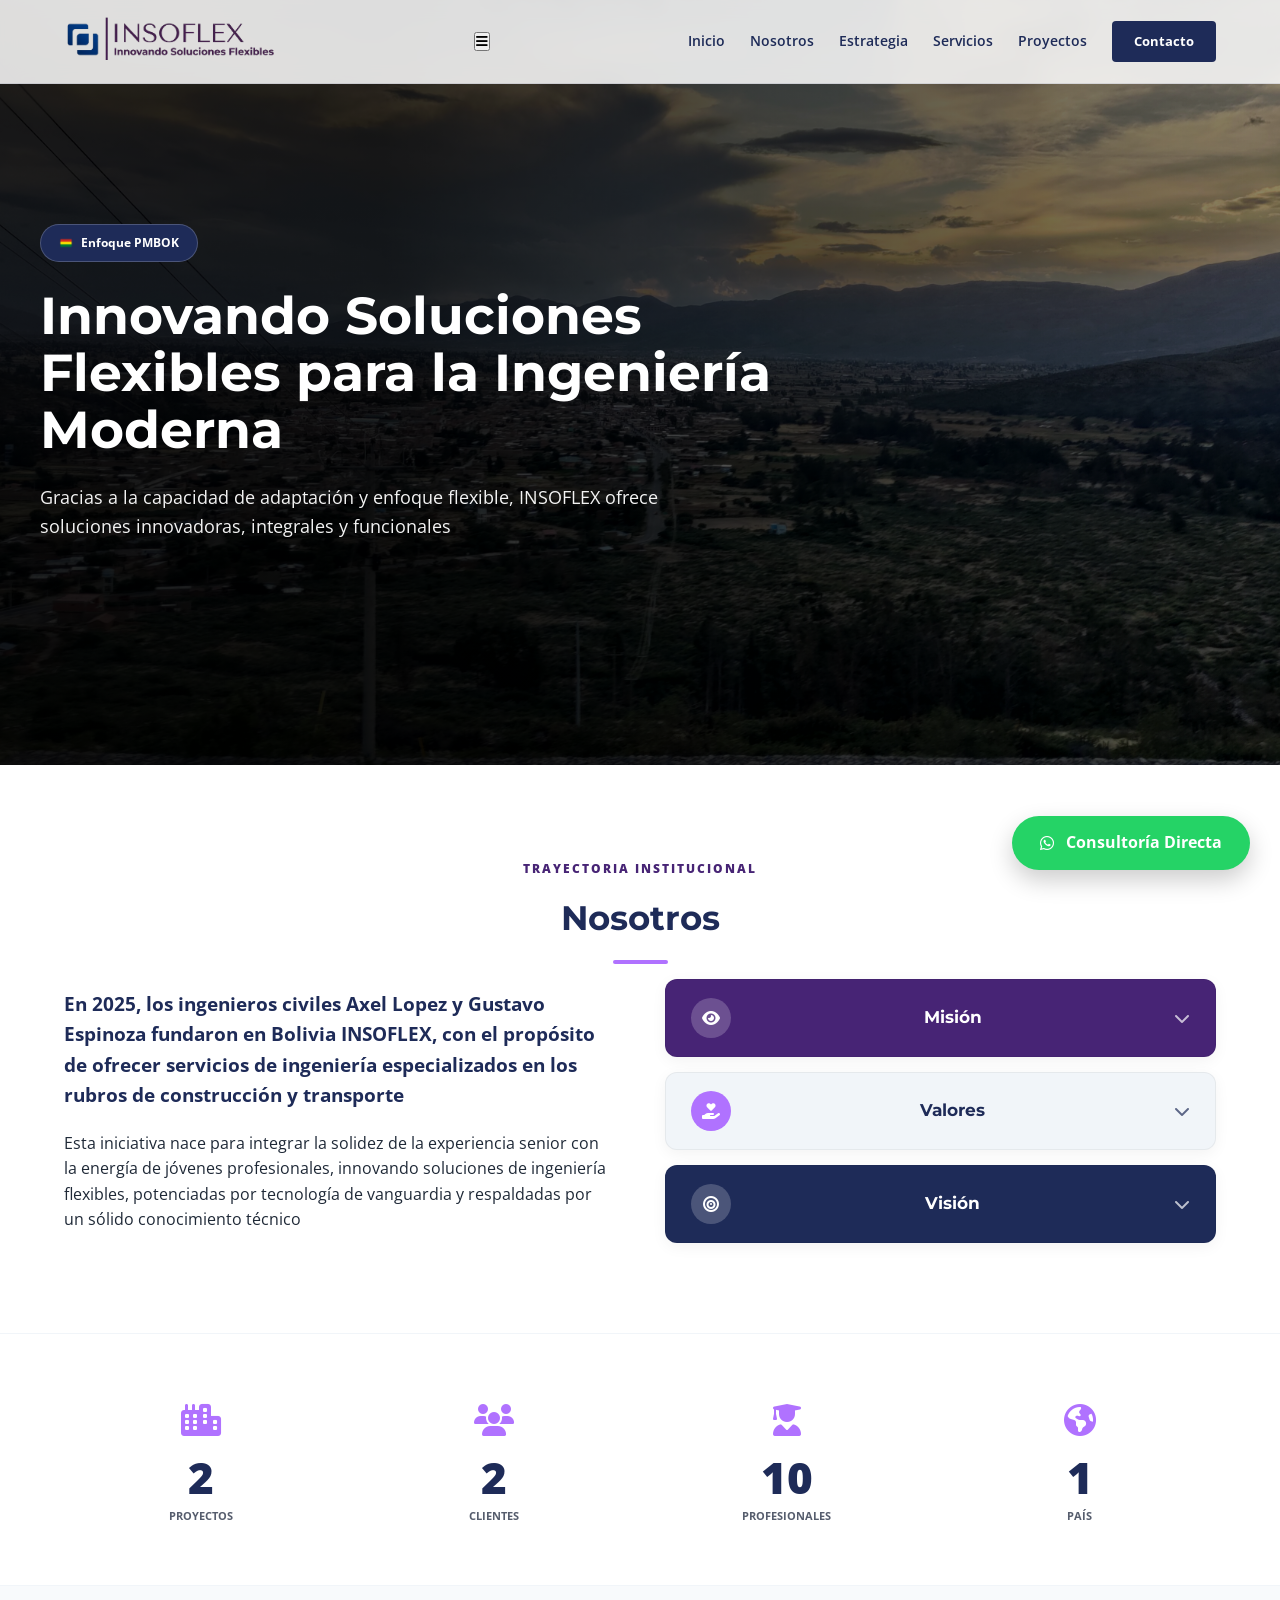
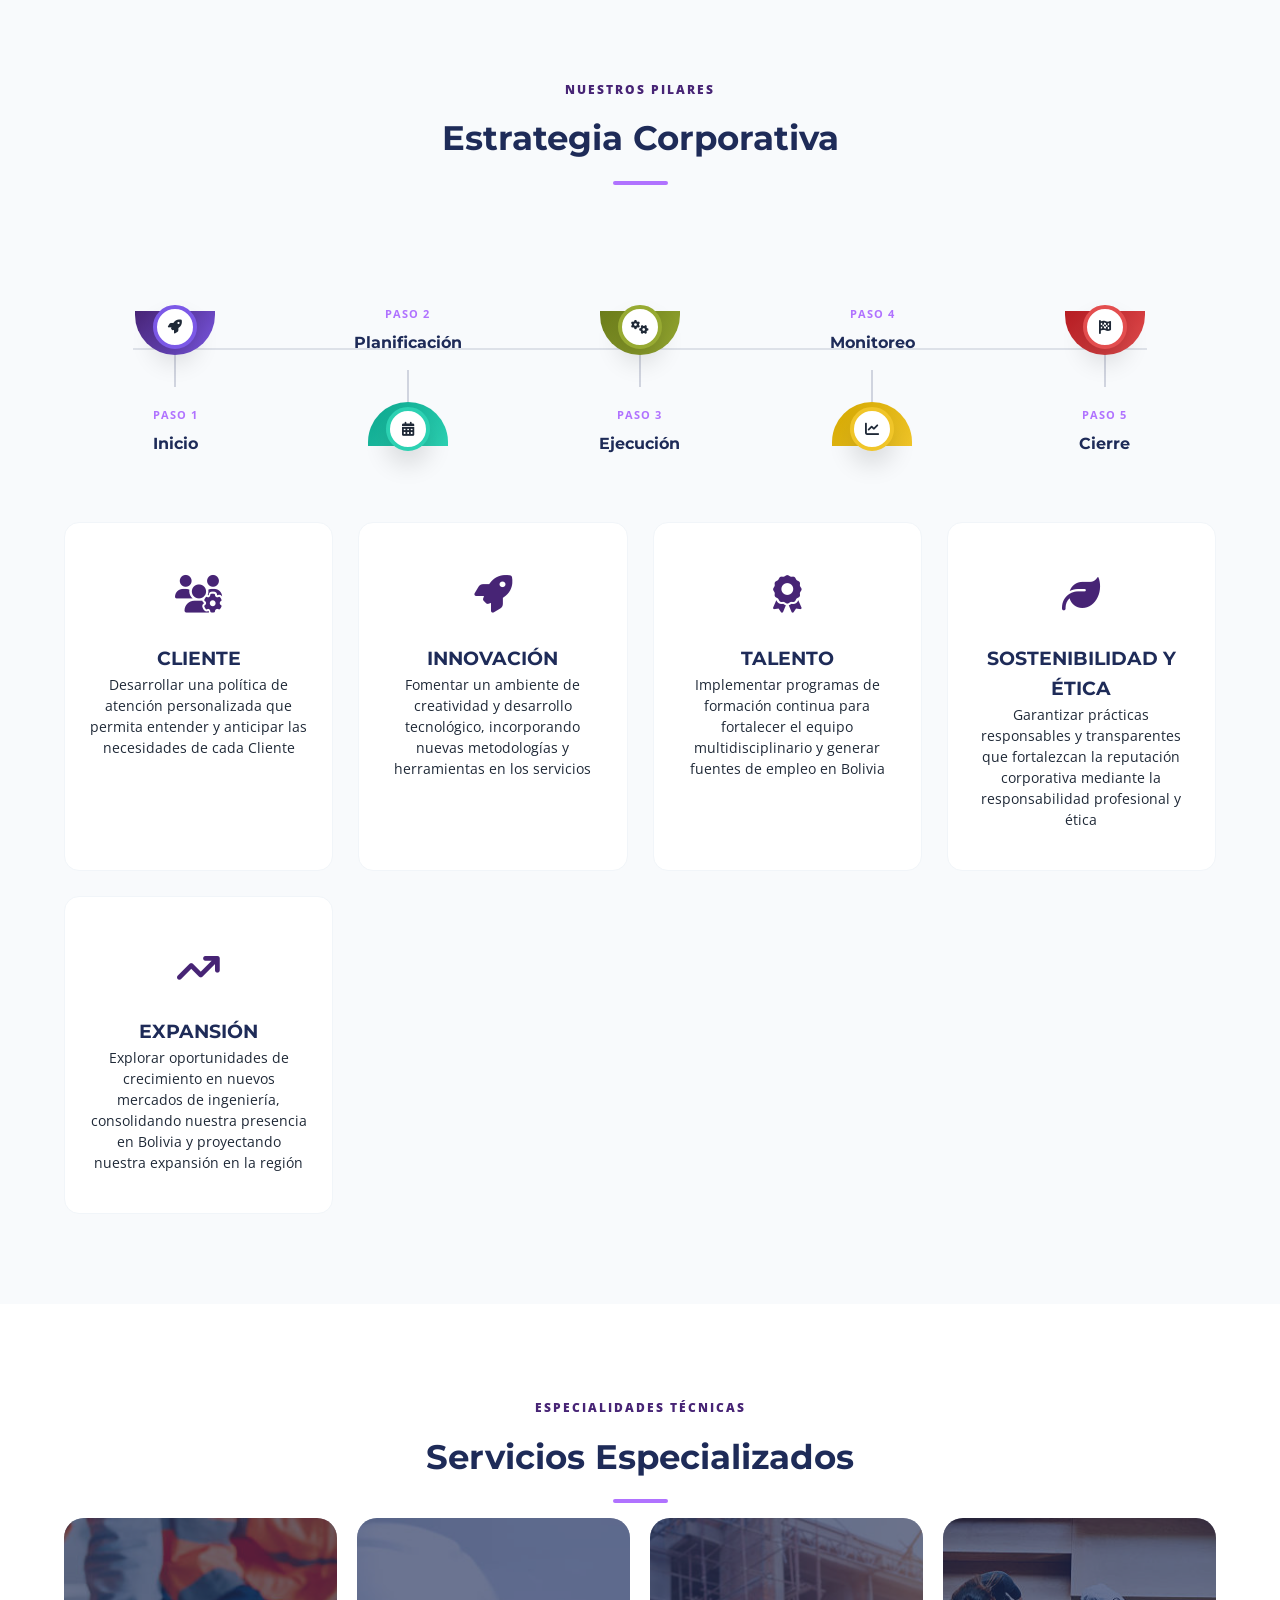
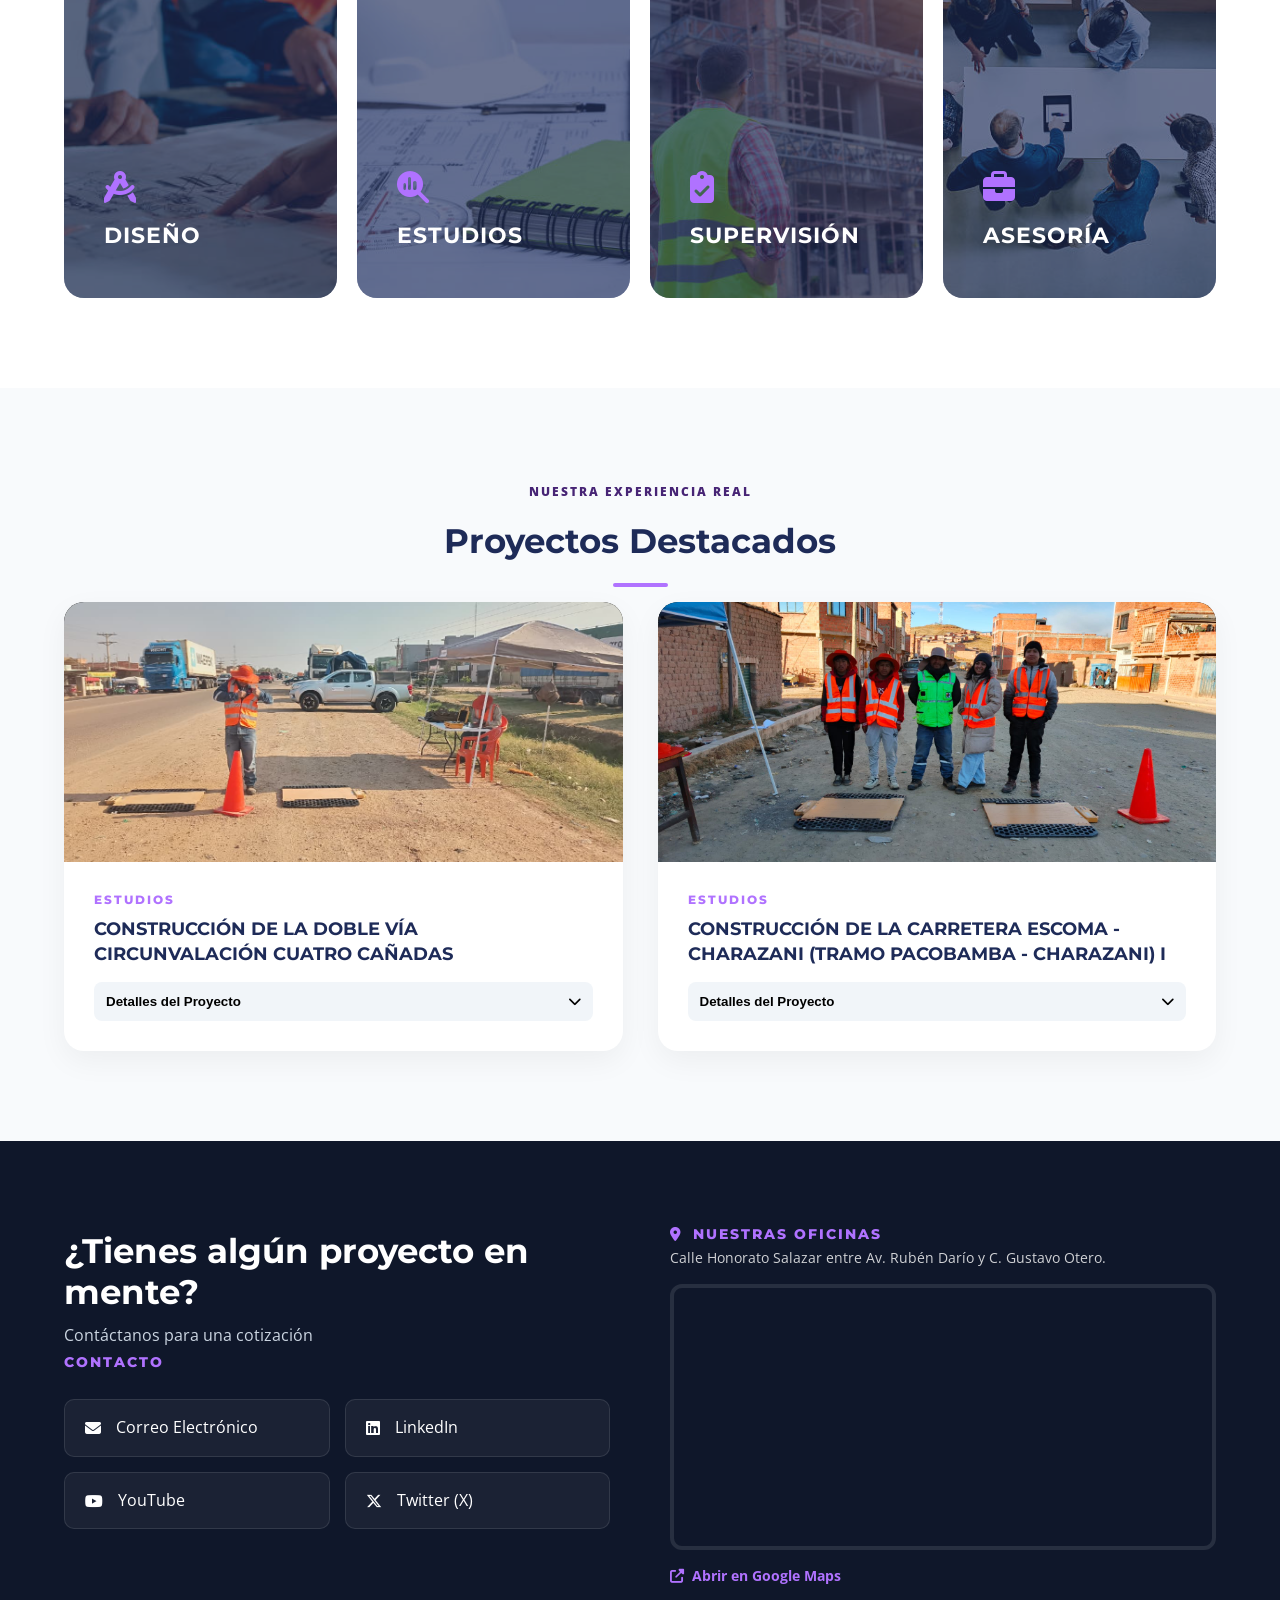
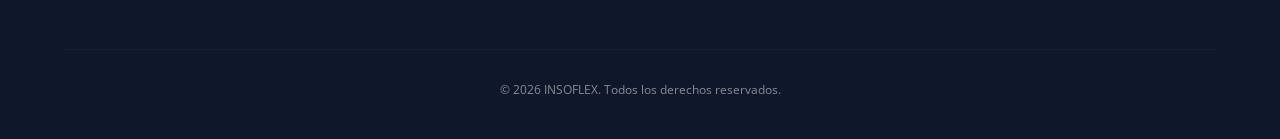
==== commit 5d0994b7: "Add files via upload" ====
--- a/index.html
+++ b/index.html
@@ -51,7 +51,7 @@
             <div class="hero-badge-container reveal fade-left">
                 <div class="hero-badge">
                     <img src="Bandera.png" alt="Bolivia" class="badge-flag">
-                    <span>Enfoque PMBOOK del PMI</span>
+                    <span>Enfoque PMBOK</span>
                 </div>
             </div>
             <div class="hero-text-content reveal fade-up">
@@ -87,7 +87,7 @@
                             <i class="fa-solid fa-chevron-down arrow-icon"></i>
                         </div>
                         <div class="accordion-content">
-                            <p>Elaborar soluciones de consultoría de alto valor alineados con el objetivo y requerimientos específicos de cada proyecto</p>
+                            <p>Desarrollar soluciones de alto valor que se adapten con los objetivos estratégicos y requerimientos técnicos de cada proyecto</p>
                         </div>
                     </div>
 
@@ -115,7 +115,7 @@
                             <i class="fa-solid fa-chevron-down arrow-icon"></i>
                         </div>
                         <div class="accordion-content">
-                            <p>Ser una compañía líder en ingeniería, destacada por la innovación en soluciones flexibles que no comprometan la funcionalidad</p>
+                            <p>Ser una compañía líder en ingeniería, reconocida por su capacidad de innovar y su compromiso con la mejora continua</p>
                         </div>
                     </div>
                 </div>
@@ -159,7 +159,64 @@
                 <h2>Estrategia Corporativa</h2>
                 <div class="title-line"></div>
             </div>
-           
+
+            <div class="strategy-timeline reveal fade-up">
+                <div class="timeline-step timeline-step-bottom step-1">
+                    <div class="step-marker">
+                        <div class="step-curve"></div>
+                        <div class="step-circle"><i class="fa-solid fa-rocket"></i></div>
+                    </div>
+                    <div class="step-line"></div>
+                    <div class="step-card">
+                        <span class="step-number">Paso 1</span>
+                        <h3>Inicio</h3>
+                    </div>
+                </div>
+                <div class="timeline-step timeline-step-top step-2">
+                    <div class="step-card">
+                        <span class="step-number">Paso 2</span>
+                        <h3>Planificación</h3>
+                    </div>
+                    <div class="step-line"></div>
+                    <div class="step-marker">
+                        <div class="step-curve"></div>
+                        <div class="step-circle"><i class="fa-solid fa-calendar-days"></i></div>
+                    </div>
+                </div>
+                <div class="timeline-step timeline-step-bottom step-3">
+                    <div class="step-marker">
+                        <div class="step-curve"></div>
+                        <div class="step-circle"><i class="fa-solid fa-gears"></i></div>
+                    </div>
+                    <div class="step-line"></div>
+                    <div class="step-card">
+                        <span class="step-number">Paso 3</span>
+                        <h3>Ejecución</h3>
+                    </div>
+                </div>
+                <div class="timeline-step timeline-step-top step-4">
+                    <div class="step-card">
+                        <span class="step-number">Paso 4</span>
+                        <h3>Monitoreo</h3>
+                    </div>
+                    <div class="step-line"></div>
+                    <div class="step-marker">
+                        <div class="step-curve"></div>
+                        <div class="step-circle"><i class="fa-solid fa-chart-line"></i></div>
+                    </div>
+                </div>
+                <div class="timeline-step timeline-step-bottom step-5">
+                    <div class="step-marker">
+                        <div class="step-curve"></div>
+                        <div class="step-circle"><i class="fa-solid fa-flag-checkered"></i></div>
+                    </div>
+                    <div class="step-line"></div>
+                    <div class="step-card">
+                        <span class="step-number">Paso 5</span>
+                        <h3>Cierre</h3>
+                    </div>
+                </div>
+            </div>
             <div class="pilares-grid">
                 <div class="pilar-card reveal fade-up" style="transition-delay: 0.1s;">
                     <div class="pilar-icon"><i class="fa-solid fa-users-gear"></i></div>
@@ -282,47 +339,6 @@
                             </ul>
                         </div>
                     </div>
-                </div>
-            </div>
-        </div>
-    </section>
-
-    <!-- TECNOLOGÍAS -->
-    <section class="section-padding" id="tecnologias">
-        <div class="container">
-            <div class="section-title text-center reveal fade-up">
-                <span class="upper-title">Innovación Digital</span>
-                <h2>Dominio de Tecnologías</h2>
-                <div class="title-line"></div>
-            </div>
-            <div class="tech-modern-grid reveal fade-up">
-                <div class="tech-card">
-                    <i class="fa-solid fa-drafting-compass"></i>
-                    <span>Civil 3D</span>
-                </div>
-                <div class="tech-card">
-                    <i class="fa-solid fa-building"></i>
-                    <span>Revit (BIM)</span>
-                </div>
-                <div class="tech-card">
-                    <i class="fa-solid fa-globe"></i>
-                    <span>ArcGIS</span>
-                </div>
-                <div class="tech-card">
-                    <i class="fa-solid fa-calendar-days"></i>
-                    <span>Primavera P6</span>
-                </div>
-                <div class="tech-card">
-                    <i class="fa-solid fa-road"></i>
-                    <span>PTV Visum</span>
-                </div>
-                <div class="tech-card">
-                    <i class="fa-solid fa-map-location-dot"></i>
-                    <span>TransCAD</span>
-                </div>
-                <div class="tech-card">
-                    <i class="fa-solid fa-chart-column"></i>
-                    <span>Power BI</span>
                 </div>
             </div>
         </div>
--- a/style.css
+++ b/style.css
@@ -130,6 +130,72 @@
 .pilar-icon { font-size: 38px; color: var(--brand-purple); margin-bottom: 20px; }
 .pilar-card p { font-size: 14px; line-height: 1.5; }
 
+.strategy-overview { max-width: 760px; margin: 0 auto 25px; }
+.strategy-timeline { position: relative; display: grid; grid-template-columns: repeat(5, minmax(160px, 1fr)); gap: 10px; margin: 35px 0 45px; padding: 80px 0 20px; }
+.strategy-timeline::before { content: '';
+    position: absolute;
+    left: 6%;
+    right: 6%;
+    top: 50%;
+    height: 2px;
+    background: rgba(30, 43, 88, 0.12);
+    z-index: 1;
+}
+.timeline-step { position: relative; display: flex; flex-direction: column; align-items: center; z-index: 2; }
+.timeline-step-top { justify-content: flex-end; }
+.timeline-step-bottom { justify-content: flex-start; }
+.step-marker { position: relative; width: 100%; display: flex; align-items: center; justify-content: center; min-height: 55px; }
+.step-curve { position: absolute; width: 80px; height: 44px; }
+.timeline-step-top .step-curve { top: 0; border-radius: 100px 100px 0 0; }
+.timeline-step-bottom .step-curve { bottom: 0; border-radius: 0 0 100px 100px; }
+.step-circle { position: absolute; width: 44px; height: 44px; border-radius: 50%; background: white; border: 4px solid transparent; display: inline-flex; align-items: center; justify-content: center; z-index: 2; box-shadow: 0 14px 25px rgba(0,0,0,0.12); }
+.step-circle i { font-size: 14px; color: inherit; }
+.step-line { width: 2px; height: 32px; background: rgba(30, 43, 88, 0.18); }
+.timeline-step-top .step-line { margin-top: 4px; }
+.timeline-step-bottom .step-line { margin-bottom: 4px; }
+.step-card { max-width: 220px; text-align: center; color: var(--text-muted); }
+.timeline-step-top .step-card { margin-bottom: 10px; }
+.timeline-step-bottom .step-card { margin-top: 10px; }
+.step-number { display: inline-block; font-size: 11px; font-weight: 700; color: var(--brand-lila); letter-spacing: 1px; text-transform: uppercase; margin-bottom: 8px; }
+.step-card h3 { font-size: 16px; color: var(--brand-blue); margin: 0; }
+
+.step-1 .step-curve { background: linear-gradient(135deg, #472475, #7c59e7); }
+.step-2 .step-curve { background: linear-gradient(135deg, #0ca68e, #2cd1b2); }
+.step-3 .step-curve { background: linear-gradient(135deg, #6b7c1a, #97aa32); }
+.step-4 .step-curve { background: linear-gradient(135deg, #d4a800, #f0c529); }
+.step-5 .step-curve { background: linear-gradient(135deg, #b51c22, #e34e4f); }
+.step-1 .step-circle { border-color: #7c59e7; }
+.step-2 .step-circle { border-color: #2cd1b2; }
+.step-3 .step-circle { border-color: #97aa32; }
+.step-4 .step-circle { border-color: #f0c529; }
+.step-5 .step-circle { border-color: #e34e4f; }
+
+@media (max-width: 1100px) {
+    .strategy-timeline { grid-template-columns: repeat(3, minmax(0, 1fr)); }
+}
+
+@media (max-width: 768px) {
+    .hero-title { font-size: 40px; }
+    .about-grid, .contacto-wrapper { grid-template-columns: 1fr; }
+    .services-hover-grid { grid-template-columns: repeat(2, 1fr); }
+    .indicators-grid { grid-template-columns: repeat(2, 1fr); }
+    .strategy-timeline { grid-template-columns: repeat(2, minmax(0, 1fr)); }
+}
+
+@media (max-width: 580px) {
+    .strategy-timeline { grid-template-columns: 1fr; }
+    .step-card { max-width: 100%; }
+}
+@keyframes stepIn {
+    from { opacity: 0; transform: translateY(20px); }
+    to { opacity: 1; transform: translateY(0); }
+}
+
+@keyframes pulseGlow {
+    0%, 100% { transform: scale(1); opacity: 0.85; }
+    50% { transform: scale(1.15); opacity: 0.95; }
+}
+
 /* SERVICIOS */
 .services-hover-grid { display: grid; grid-template-columns: repeat(4, 1fr); gap: 20px; }
 .service-hover-item { position: relative; height: 380px; border-radius: 20px; overflow: hidden; display: flex; align-items: flex-end; padding: 40px; background: var(--brand-blue); text-decoration: none; color: inherit; cursor: pointer; }
@@ -171,6 +237,20 @@
 .tech-card { background: white; padding: 30px 10px; border-radius: 12px; border: 1px solid #eee; text-align: center; transition: var(--transition); }
 .tech-card:hover { transform: translateY(-5px); background: var(--brand-blue); }
 .tech-card:hover i, .tech-card:hover span { color: white; }
+
+.service-detail-intro { max-width: 1100px; margin: 0 auto; color: var(--text-main); }
+.service-detail-header { max-width: 780px; margin: 0 auto 35px; }
+.service-detail-header h1 { font-size: 38px; line-height: 1.05; margin-bottom: 18px; }
+.service-detail-header p { font-size: 17px; line-height: 1.8; color: var(--text-muted); }
+.service-detail-grid { display: grid; grid-template-columns: repeat(3, minmax(0, 1fr)); gap: 22px; }
+.service-detail-card { background: white; padding: 30px 28px; border-radius: 24px; border: 1px solid rgba(30, 43, 88, 0.06); box-shadow: 0 26px 45px rgba(30, 43, 88, 0.08); }
+.service-detail-card h3 { font-size: 20px; margin-bottom: 16px; color: var(--brand-blue); }
+.service-detail-card ul { list-style: none; padding: 0; margin: 0; display: grid; gap: 12px; }
+.service-detail-card li { position: relative; padding-left: 26px; font-size: 15px; line-height: 1.75; color: var(--text-muted); }
+.service-detail-card li::before { content: '•'; position: absolute; left: 0; top: 0; color: var(--brand-lila); font-size: 22px; line-height: 1; }
+.service-detail-actions { display: flex; flex-wrap: wrap; gap: 14px; justify-content: center; margin: 35px 0 15px; }
+.btn-secondary { background: #f1f5f9; color: var(--brand-blue); border: 1px solid rgba(30,43,88,0.12); }
+.btn-secondary:hover { background: #e2e8f0; }
 
 /* CONTACTO (RESTAURADO) */
 .main-footer { background: #0F172A; color: white; padding: 80px 0 40px; }
